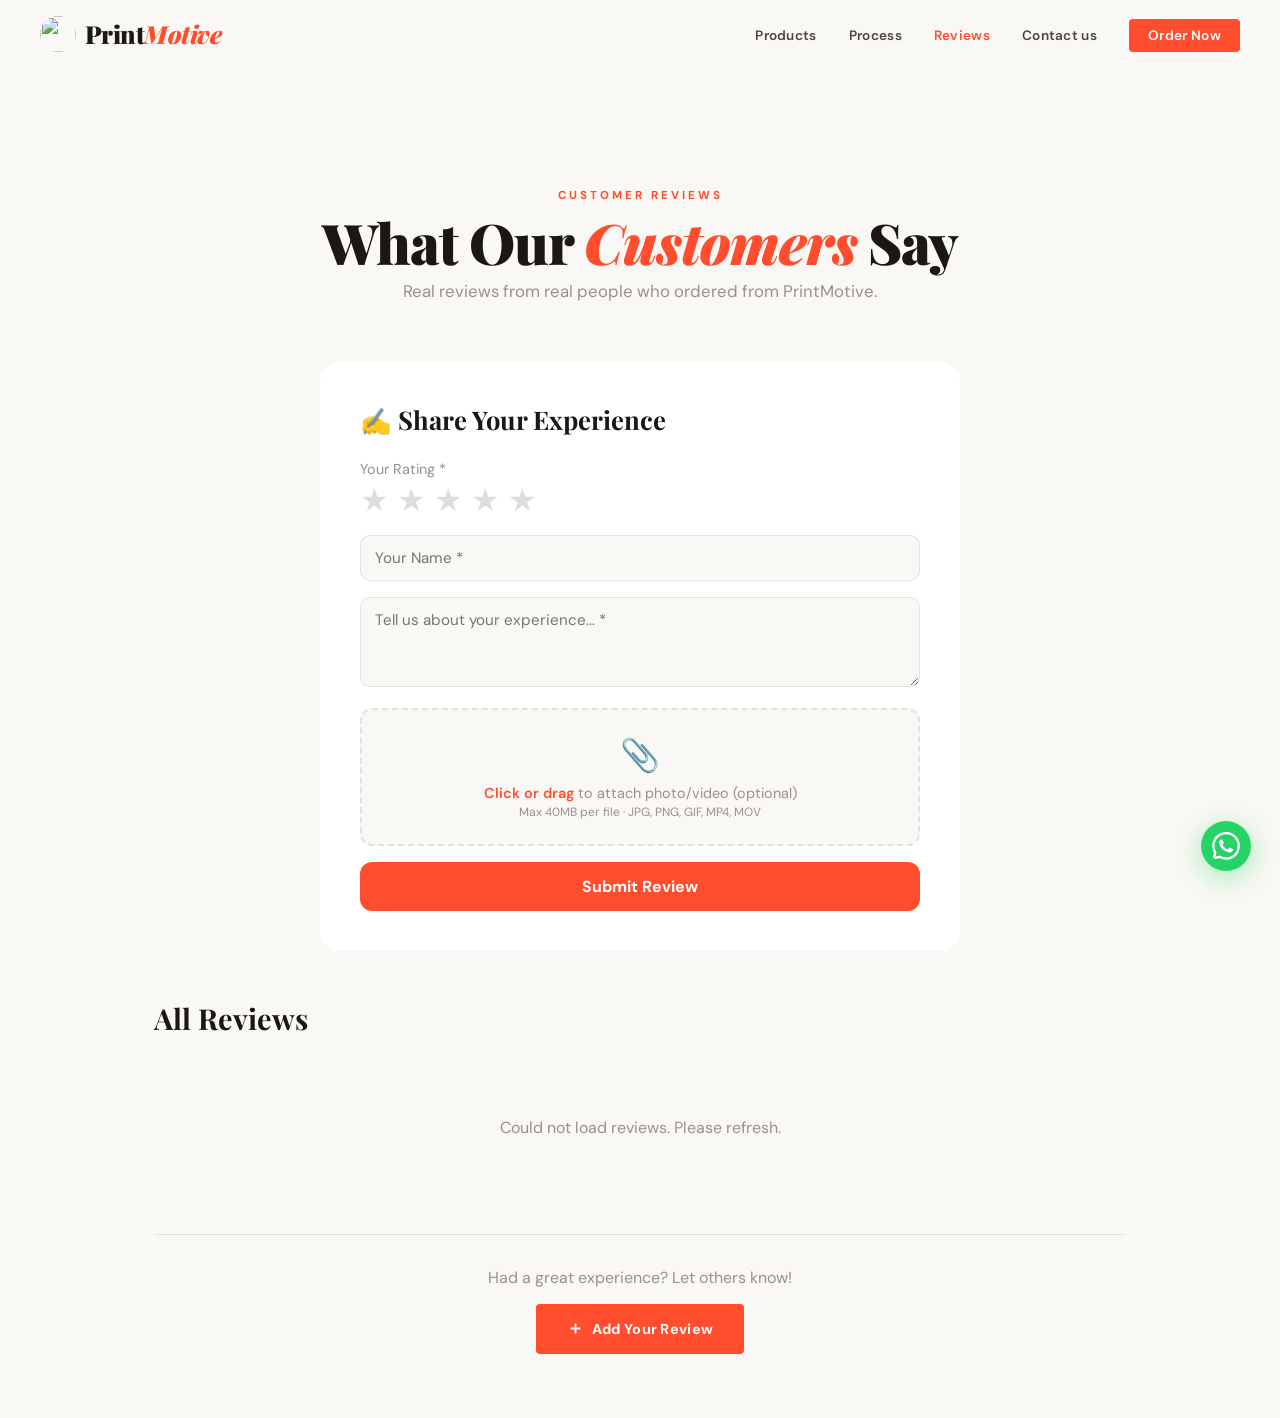
==== reviews.html @ c64adac5 "Add files via upload" ====
<!DOCTYPE html>
<html lang="en">
<head>
  <meta charset="UTF-8"/>
  <meta name="viewport" content="width=device-width, initial-scale=1.0"/>
  <title>Reviews — PrintMotive</title>
  <link rel="preconnect" href="https://fonts.googleapis.com"/>
  <link href="https://fonts.googleapis.com/css2?family=Playfair+Display:wght@700;900&family=DM+Sans:wght@400;500;600;700&family=Space+Mono:wght@700&display=swap" rel="stylesheet"/>
  <link rel="stylesheet" href="style.css"/>
  <style>
    /* ── REVIEWS PAGE SPECIFIC ── */
    .reviews-page-hero {
      padding: 120px 5vw 60px;
      background: var(--bg);
      text-align: center;
    }
    .reviews-page-hero .sec-tag { margin: 0 auto 12px; }
    .reviews-page-hero h1 { font-family: var(--font-display); font-size: clamp(2rem,5vw,3.5rem); margin: 0 0 12px; }
    .reviews-page-hero p { color: var(--muted); font-size: 1.05rem; }

    /* ── ADD REVIEW FORM ── */
    .add-review-section {
      background: var(--surface);
      border-radius: 20px;
      padding: 2.5rem;
      max-width: 640px;
      margin: 0 auto 3rem;
    }
    .add-review-section h2 { font-family: var(--font-display); font-size: 1.6rem; margin: 0 0 1.5rem; }

    .star-picker { display: flex; gap: 8px; margin-bottom: 1.2rem; }
    .star-picker .sp { font-size: 2rem; cursor: pointer; color: #ddd; transition: color .15s, transform .15s; line-height:1; user-select:none; }
    .star-picker .sp.active, .star-picker .sp.hover { color: #f5a623; transform: scale(1.15); }

    .rev-input {
      width: 100%; box-sizing: border-box;
      background: var(--bg); border: 1.5px solid var(--border);
      border-radius: 10px; padding: 12px 14px;
      font-family: var(--font-body); font-size: 0.95rem;
      color: var(--text); outline: none; transition: border-color .2s;
      margin-bottom: 1rem;
    }
    .rev-input:focus { border-color: var(--accent); }
    textarea.rev-input { resize: vertical; min-height: 90px; }

    .file-upload-area {
      border: 2px dashed var(--border); border-radius: 12px;
      padding: 1.5rem; text-align: center; cursor: pointer;
      transition: border-color .2s, background .2s; margin-bottom: 1rem;
      background: var(--bg);
    }
    .file-upload-area:hover { border-color: var(--accent); background: rgba(255,77,46,.04); }
    .file-upload-area.drag-over { border-color: var(--accent); background: rgba(255,77,46,.08); }
    .file-upload-area input { display: none; }
    .file-upload-area .fup-icon { font-size: 2rem; margin-bottom: 8px; }
    .file-upload-area .fup-text { font-size: 0.9rem; color: var(--muted); }
    .file-upload-area .fup-text span { color: var(--accent); font-weight: 600; }

    .file-preview-wrap { margin-bottom: 1rem; }
    .file-preview-item {
      display: flex; align-items: center; gap: 10px;
      background: var(--bg); border: 1px solid var(--border);
      border-radius: 10px; padding: 10px 14px; margin-bottom: 8px;
    }
    .file-preview-item img, .file-preview-item video {
      width: 56px; height: 56px; object-fit: cover; border-radius: 8px; flex-shrink: 0;
    }
    .fpi-name { flex: 1; font-size: 0.88rem; color: var(--muted); overflow: hidden; text-overflow: ellipsis; white-space: nowrap; }
    .fpi-remove { background: none; border: none; color: #f44; cursor: pointer; font-size: 1.2rem; padding: 0 4px; }

    .submit-review-btn {
      width: 100%; padding: 14px; background: var(--accent);
      color: white; border: none; border-radius: 12px;
      font-family: var(--font-body); font-size: 1rem; font-weight: 700;
      cursor: pointer; transition: opacity .2s, transform .1s;
    }
    .submit-review-btn:hover { opacity: .88; }
    .submit-review-btn:active { transform: scale(.98); }
    .submit-review-btn:disabled { opacity: .5; cursor: not-allowed; }

    /* ── ALL REVIEWS GRID ── */
    .all-reviews-section { max-width: 1100px; margin: 0 auto; padding: 0 5vw 4rem; }
    .all-reviews-section h2 { font-family: var(--font-display); font-size: 1.8rem; margin-bottom: 2rem; }

    .reviews-grid {
      display: grid;
      grid-template-columns: repeat(auto-fill, minmax(300px, 1fr));
      gap: 1.5rem;
    }

    .review-card {
      background: var(--surface); border-radius: 16px;
      padding: 1.5rem; border: 1px solid var(--border);
      transition: transform .2s, box-shadow .2s;
    }
    .review-card:hover { transform: translateY(-3px); box-shadow: 0 8px 30px rgba(0,0,0,.08); }

    .rc-stars { color: #f5a623; font-size: 1.1rem; margin-bottom: 8px; letter-spacing: 2px; }
    .rc-text { font-size: 0.95rem; color: var(--text); line-height: 1.6; margin-bottom: 1rem; }
    .rc-author { display: flex; align-items: center; gap: 10px; }
    .rc-av {
      width: 38px; height: 38px; border-radius: 50%;
      background: var(--accent); color: white; display: flex;
      align-items: center; justify-content: center;
      font-weight: 700; font-size: 0.85rem; flex-shrink: 0;
    }
    .rc-name { font-weight: 600; font-size: 0.9rem; }
    .rc-date { font-size: 0.78rem; color: var(--muted); }

    /* Media preview in review card */
    .rc-media { margin-bottom: 1rem; border-radius: 12px; overflow: hidden; }
    .rc-media img {
      width: 100%; max-height: 220px; object-fit: cover;
      cursor: pointer; transition: transform .3s;
    }
    .rc-media img:hover { transform: scale(1.02); }
    .rc-media video { width: 100%; max-height: 220px; border-radius: 12px; }

    /* Lightbox */
    .lightbox {
      position: fixed; inset: 0; background: rgba(0,0,0,.92);
      display: flex; align-items: center; justify-content: center;
      z-index: 9999; opacity: 0; pointer-events: none; transition: opacity .25s;
    }
    .lightbox.open { opacity: 1; pointer-events: all; }
    .lightbox img { max-width: 92vw; max-height: 92vh; border-radius: 12px; }
    .lightbox-close {
      position: absolute; top: 20px; right: 24px;
      background: none; border: none; color: white;
      font-size: 2.5rem; cursor: pointer; line-height: 1;
    }

    /* Upload progress */
    .upload-progress { margin-bottom: 1rem; }
    .up-bar-wrap { background: var(--border); border-radius: 8px; height: 6px; overflow: hidden; }
    .up-bar { height: 100%; background: var(--accent); border-radius: 8px; transition: width .3s; width: 0%; }
    .up-label { font-size: 0.82rem; color: var(--muted); margin-top: 4px; }

    /* Loading states */
    .reviews-loading { text-align: center; padding: 3rem; color: var(--muted); }
    .no-reviews { text-align: center; padding: 3rem; color: var(--muted); }

    .reviews-cta-bottom {
      text-align: center; margin-top: 3rem; padding-top: 2rem;
      border-top: 1px solid var(--border);
    }

    @media (max-width: 600px) {
      .add-review-section { padding: 1.5rem; }
      .reviews-grid { grid-template-columns: 1fr; }
    }
  </style>
</head>
<body>

  <!-- FLOATING WHATSAPP -->
  <a href="#" class="float-wa" id="floatWA" title="Order on WhatsApp">
    <div class="float-wa-ring"></div>
    <svg viewBox="0 0 24 24" fill="white" width="28" height="28"><path d="M17.472 14.382c-.297-.149-1.758-.867-2.03-.967-.273-.099-.471-.148-.67.15-.197.297-.767.966-.94 1.164-.173.199-.347.223-.644.075-.297-.15-1.255-.463-2.39-1.475-.883-.788-1.48-1.761-1.653-2.059-.173-.297-.018-.458.13-.606.134-.133.298-.347.446-.52.149-.174.198-.298.298-.497.099-.198.05-.371-.025-.52-.075-.149-.669-1.612-.916-2.207-.242-.579-.487-.5-.669-.51-.173-.008-.371-.01-.57-.01-.198 0-.52.074-.792.372-.272.297-1.04 1.016-1.04 2.479 0 1.462 1.065 2.875 1.213 3.074.149.198 2.096 3.2 5.077 4.487.709.306 1.262.489 1.694.625.712.227 1.36.195 1.871.118.571-.085 1.758-.719 2.006-1.413.248-.694.248-1.289.173-1.413-.074-.124-.272-.198-.57-.347m-5.421 7.403h-.004a9.87 9.87 0 01-5.031-1.378l-.361-.214-3.741.982.998-3.648-.235-.374a9.86 9.86 0 01-1.51-5.26c.001-5.45 4.436-9.884 9.888-9.884 2.64 0 5.122 1.03 6.988 2.898a9.825 9.825 0 012.893 6.994c-.003 5.45-4.437 9.884-9.885 9.884m8.413-18.297A11.815 11.815 0 0012.05 0C5.495 0 .16 5.335.157 11.892c0 2.096.547 4.142 1.588 5.945L.057 24l6.305-1.654a11.882 11.882 0 005.683 1.448h.005c6.554 0 11.89-5.335 11.893-11.893a11.821 11.821 0 00-3.48-8.413z"/></svg>
  </a>

  <!-- NAVBAR -->
  <nav id="navbar">
    <a href="index.html" class="nav-logo">
      <img src="https://i.ibb.co/ZpgV2Z4Z/IMG-20260410-WA0002.jpg" class="logo-icon" width="44" height="44">
      <span class="logo-text">Print<em>Motive</em></span>
    </a>
    <ul class="nav-links">
      <li><a href="index.html#products">Products</a></li>
      <li><a href="index.html#how">Process</a></li>
      <li><a href="reviews.html" style="color:var(--accent)">Reviews</a></li>
      <li><a href="index.html#contacts">Contact us</a></li>
      <li><a href="index.html#products" class="nav-cta">Order Now</a></li>
    </ul>
    <button class="hamburger" id="hamburger" aria-label="Open menu">
      <span></span><span></span><span></span>
    </button>
    <div class="drawer" id="drawer">
      <button class="drawer-close" id="drawerClose" aria-label="Close menu">
        <svg viewBox="0 0 24 24" fill="none" stroke="currentColor" stroke-width="2.5" width="24" height="24">
          <line x1="18" y1="6" x2="6" y2="18"/><line x1="6" y1="6" x2="18" y2="18"/>
        </svg>
      </button>
      <div class="drawer-logo">Print<em>Motive</em></div>
      <ul class="drawer-links">
        <li><a href="index.html#products" class="dl">Products</a></li>
        <li><a href="index.html#how" class="dl">Process</a></li>
        <li><a href="reviews.html" class="dl">Reviews</a></li>
        <li><a href="index.html#contacts" class="dl">Contact us</a></li>
        <li><a href="index.html#products" class="dl dl-cta">Order Now</a></li>
      </ul>
    </div>
    <div class="drawer-backdrop" id="drawerBackdrop"></div>
  </nav>

  <!-- PAGE HERO -->
  <div class="reviews-page-hero">
    <div class="sec-tag">Customer Reviews</div>
    <h1>What Our <span class="red">Customers</span> Say</h1>
    <p>Real reviews from real people who ordered from PrintMotive.</p>
  </div>

  <!-- ADD REVIEW FORM -->
  <div style="padding: 0 5vw; max-width: 1100px; margin: 0 auto;">
    <div class="add-review-section" id="addReviewSection">
      <h2>✍️ Share Your Experience</h2>

      <!-- Star Rating -->
      <div style="margin-bottom:1rem;">
        <label style="font-size:.9rem;color:var(--muted);display:block;margin-bottom:6px;">Your Rating *</label>
        <div class="star-picker" id="starPicker">
          <span class="sp" data-val="1">★</span>
          <span class="sp" data-val="2">★</span>
          <span class="sp" data-val="3">★</span>
          <span class="sp" data-val="4">★</span>
          <span class="sp" data-val="5">★</span>
        </div>
      </div>

      <input type="text" class="rev-input" id="revName" placeholder="Your Name *" maxlength="60" autocomplete="name"/>
      <textarea class="rev-input" id="revText" placeholder="Tell us about your experience... *" maxlength="1000"></textarea>

      <!-- File Upload -->
      <div class="file-upload-area" id="fileUploadArea" onclick="document.getElementById('revFile').click()">
        <input type="file" id="revFile" accept="image/*,video/*" multiple/>
        <div class="fup-icon">📎</div>
        <div class="fup-text">
          <span>Click or drag</span> to attach photo/video (optional)<br>
          <small>Max 40MB per file · JPG, PNG, GIF, MP4, MOV</small>
        </div>
      </div>

      <!-- File Preview -->
      <div class="file-preview-wrap" id="filePreviewWrap"></div>

      <!-- Upload Progress -->
      <div class="upload-progress" id="uploadProgress" style="display:none">
        <div class="up-bar-wrap"><div class="up-bar" id="upBar"></div></div>
        <div class="up-label" id="upLabel">Uploading...</div>
      </div>

      <button class="submit-review-btn" id="submitReviewBtn" onclick="submitReview()">
        Submit Review
      </button>
    </div>
  </div>

  <!-- ALL REVIEWS -->
  <div class="all-reviews-section">
    <h2 id="reviewsHeading">All Reviews</h2>

    <div class="reviews-loading" id="reviewsLoading">
      <div class="product-skeleton" style="height:200px;border-radius:16px;margin-bottom:1rem;"></div>
      <div class="product-skeleton" style="height:200px;border-radius:16px;margin-bottom:1rem;"></div>
      <div class="product-skeleton" style="height:200px;border-radius:16px;"></div>
    </div>

    <div class="reviews-grid" id="reviewsGrid" style="display:none"></div>

    <div class="no-reviews" id="noReviews" style="display:none">
      <p style="font-size:1.1rem;">No reviews yet. Be the first to review!</p>
    </div>

    <!-- Bottom CTA -->
    <div class="reviews-cta-bottom">
      <p style="color:var(--muted);margin-bottom:1rem;">Had a great experience? Let others know!</p>
      <button class="btn-primary" onclick="scrollToForm()" style="display:inline-flex;align-items:center;gap:8px;">
        <svg viewBox="0 0 24 24" fill="none" stroke="currentColor" stroke-width="2.5" width="17" height="17"><path d="M12 5v14M5 12h14"/></svg>
        Add Your Review
      </button>
    </div>
  </div>

  <!-- LIGHTBOX -->
  <div class="lightbox" id="lightbox" onclick="closeLightbox()">
    <button class="lightbox-close" onclick="closeLightbox()">&times;</button>
    <img id="lightboxImg" src="" alt="Preview"/>
  </div>

  <script>
    const API = window.PM_API_URL || 'REPLACE_WITH_WORKER_URL';
    let selectedRating = 0;
    let selectedFiles  = [];

    /* ── INIT ── */
    document.addEventListener('DOMContentLoaded', () => {
      initNavbar();
      initHamburger();
      initWALinks();
      loadReviews();
      initStarPicker();
      initFileUpload();

      // If ?focus=add in URL, scroll to form and focus name input
      if (new URLSearchParams(location.search).get('focus') === 'add') {
        setTimeout(() => {
          document.getElementById('addReviewSection').scrollIntoView({ behavior: 'smooth', block: 'center' });
          setTimeout(() => document.getElementById('revName').focus(), 600);
        }, 300);
      }
    });

    function scrollToForm() {
      document.getElementById('addReviewSection').scrollIntoView({ behavior: 'smooth', block: 'center' });
      setTimeout(() => document.getElementById('revName').focus(), 500);
    }

    /* ── STAR PICKER ── */
    function initStarPicker() {
      const stars = document.querySelectorAll('.sp');
      stars.forEach(s => {
        s.addEventListener('mouseenter', () => {
          const v = parseInt(s.dataset.val);
          stars.forEach(x => x.classList.toggle('hover', parseInt(x.dataset.val) <= v));
        });
        s.addEventListener('mouseleave', () => {
          stars.forEach(x => x.classList.remove('hover'));
        });
        s.addEventListener('click', () => {
          selectedRating = parseInt(s.dataset.val);
          stars.forEach(x => x.classList.toggle('active', parseInt(x.dataset.val) <= selectedRating));
        });
      });
    }

    /* ── FILE UPLOAD ── */
    function initFileUpload() {
      const area = document.getElementById('fileUploadArea');
      const inp  = document.getElementById('revFile');

      inp.addEventListener('change', e => handleFiles(e.target.files));

      area.addEventListener('dragover', e => { e.preventDefault(); area.classList.add('drag-over'); });
      area.addEventListener('dragleave', () => area.classList.remove('drag-over'));
      area.addEventListener('drop', e => {
        e.preventDefault(); area.classList.remove('drag-over');
        handleFiles(e.dataTransfer.files);
      });
    }

    function handleFiles(files) {
      Array.from(files).forEach(file => {
        if (file.size > 40 * 1024 * 1024) {
          showToast(`${file.name} is too large (max 40MB)`); return;
        }
        if (!file.type.startsWith('image/') && !file.type.startsWith('video/')) {
          showToast('Only images and videos allowed'); return;
        }
        selectedFiles.push(file);
      });
      renderFilePreviews();
    }

    function renderFilePreviews() {
      const wrap = document.getElementById('filePreviewWrap');
      wrap.innerHTML = '';
      selectedFiles.forEach((file, idx) => {
        const item = document.createElement('div');
        item.className = 'file-preview-item';
        const isVideo = file.type.startsWith('video/');
        const url = URL.createObjectURL(file);
        item.innerHTML = `
          ${isVideo
            ? `<video src="${url}" muted style="width:56px;height:56px;object-fit:cover;border-radius:8px;"></video>`
            : `<img src="${url}" alt="preview" style="width:56px;height:56px;object-fit:cover;border-radius:8px;">`}
          <span class="fpi-name">${file.name}</span>
          <span style="font-size:.78rem;color:var(--muted);flex-shrink:0;">${(file.size/1024/1024).toFixed(1)}MB</span>
          <button class="fpi-remove" onclick="removeFile(${idx})">✕</button>
        `;
        wrap.appendChild(item);
      });
    }

    function removeFile(idx) {
      selectedFiles.splice(idx, 1);
      renderFilePreviews();
    }

    /* ── SUBMIT REVIEW ── */
    async function submitReview() {
      const name   = document.getElementById('revName').value.trim();
      const text   = document.getElementById('revText').value.trim();
      const btn    = document.getElementById('submitReviewBtn');

      if (!selectedRating) { showToast('Please select a star rating!'); return; }
      if (!name)           { showToast('Please enter your name!'); document.getElementById('revName').focus(); return; }
      if (!text)           { showToast('Please write your review!'); document.getElementById('revText').focus(); return; }

      btn.disabled = true;
      btn.textContent = 'Submitting...';

      let mediaUrl  = null;
      let mediaKey  = null;
      let mediaType = null;

      // Upload file if selected (first file only)
      if (selectedFiles.length > 0) {
        const file = selectedFiles[0];
        try {
          const result = await uploadReviewMedia(file);
          mediaUrl  = result.url;
          mediaKey  = result.key;
          mediaType = file.type.startsWith('video/') ? 'video' : 'image';
        } catch (err) {
          showToast('File upload failed. Submitting without media.');
        }
      }

      try {
        const res = await fetch(`${API}/api/reviews`, {
          method: 'POST',
          headers: { 'Content-Type': 'application/json' },
          body: JSON.stringify({ name, rating: selectedRating, text, mediaUrl, mediaKey, mediaType })
        });
        const data = await res.json();

        if (data.success) {
          showToast('✓ Review submitted! Thank you!');
          // Reset form
          document.getElementById('revName').value = '';
          document.getElementById('revText').value = '';
          selectedRating = 0;
          selectedFiles  = [];
          document.querySelectorAll('.sp').forEach(s => s.classList.remove('active'));
          document.getElementById('filePreviewWrap').innerHTML = '';
          document.getElementById('revFile').value = '';
          // Prepend new review
          prependReview(data.review);
        } else {
          showToast(data.error || 'Submission failed. Please try again.');
        }
      } catch {
        showToast('Network error. Please try again.');
      }

      btn.disabled = false;
      btn.textContent = 'Submit Review';
    }

    async function uploadReviewMedia(file) {
      const prog  = document.getElementById('uploadProgress');
      const bar   = document.getElementById('upBar');
      const label = document.getElementById('upLabel');
      prog.style.display = 'block';

      // Use XHR for progress tracking
      return new Promise((resolve, reject) => {
        const formData = new FormData();
        formData.append('file', file);
        formData.append('folder', 'reviews');

        const xhr = new XMLHttpRequest();
        const token = localStorage.getItem('pm_token') || '';

        xhr.upload.addEventListener('progress', e => {
          if (e.lengthComputable) {
            const pct = Math.round(e.loaded / e.total * 100);
            bar.style.width  = pct + '%';
            label.textContent = `Uploading... ${pct}%`;
          }
        });

        xhr.addEventListener('load', () => {
          prog.style.display = 'none';
          try {
            const data = JSON.parse(xhr.responseText);
            if (data.success) resolve(data);
            else reject(new Error(data.error));
          } catch { reject(new Error('Upload failed')); }
        });

        xhr.addEventListener('error', () => { prog.style.display = 'none'; reject(new Error('Network error')); });

        xhr.open('POST', `${API}/api/upload/review-media`);
        // Public endpoint — no auth needed for review media
        xhr.send(formData);
      });
    }

    /* ── LOAD REVIEWS ── */
    async function loadReviews() {
      try {
        const res     = await fetch(`${API}/api/reviews`);
        const reviews = await res.json();

        document.getElementById('reviewsLoading').style.display = 'none';

        if (!reviews.length) {
          document.getElementById('noReviews').style.display = 'block';
          document.getElementById('reviewsHeading').textContent = 'Reviews (0)';
          return;
        }

        document.getElementById('reviewsHeading').textContent = `All Reviews (${reviews.length})`;
        const grid = document.getElementById('reviewsGrid');
        grid.style.display = 'grid';
        grid.innerHTML = reviews.map(r => renderReviewCard(r)).join('');

      } catch {
        document.getElementById('reviewsLoading').style.display = 'none';
        document.getElementById('noReviews').style.display = 'block';
        document.getElementById('noReviews').innerHTML = '<p>Could not load reviews. Please refresh.</p>';
      }
    }

    function renderReviewCard(r) {
      const stars   = '★'.repeat(r.rating) + '☆'.repeat(5 - r.rating);
      const initials= r.name.split(' ').map(w => w[0]).join('').toUpperCase().slice(0, 2);
      const date    = new Date(r.createdAt).toLocaleDateString('en-IN', { day:'numeric', month:'short', year:'numeric' });

      let mediaHtml = '';
      if (r.mediaUrl) {
        if (r.mediaType === 'video') {
          mediaHtml = `<div class="rc-media"><video src="${r.mediaUrl}" controls preload="metadata" playsinline></video></div>`;
        } else {
          mediaHtml = `<div class="rc-media"><img src="${r.mediaUrl}" alt="Review photo" loading="lazy" onclick="openLightbox('${r.mediaUrl}')"></div>`;
        }
      }

      return `
        <div class="review-card fade-up" data-review-id="${r.id}">
          <div class="rc-stars">${stars}</div>
          ${mediaHtml}
          <p class="rc-text">"${escapeHtml(r.text)}"</p>
          <div class="rc-author">
            <div class="rc-av">${initials}</div>
            <div>
              <div class="rc-name">${escapeHtml(r.name)}</div>
              <div class="rc-date">${date}</div>
            </div>
          </div>
        </div>
      `;
    }

    function prependReview(r) {
      const grid = document.getElementById('reviewsGrid');
      grid.style.display = 'grid';
      document.getElementById('noReviews').style.display = 'none';
      grid.insertAdjacentHTML('afterbegin', renderReviewCard(r));
      // Update heading count
      const current = parseInt(document.getElementById('reviewsHeading').textContent.match(/\d+/)?.[0] || 0);
      document.getElementById('reviewsHeading').textContent = `All Reviews (${current + 1})`;
    }

    /* ── LIGHTBOX ── */
    function openLightbox(src) {
      document.getElementById('lightboxImg').src = src;
      document.getElementById('lightbox').classList.add('open');
      document.body.style.overflow = 'hidden';
    }
    function closeLightbox() {
      document.getElementById('lightbox').classList.remove('open');
      document.body.style.overflow = '';
    }
    document.addEventListener('keydown', e => { if (e.key === 'Escape') closeLightbox(); });

    /* ── HELPERS ── */
    function escapeHtml(s) {
      return String(s).replace(/&/g,'&amp;').replace(/</g,'&lt;').replace(/>/g,'&gt;').replace(/"/g,'&quot;');
    }

    function showToast(msg) {
      let t = document.getElementById('pm-toast');
      if (!t) { t = document.createElement('div'); t.id = 'pm-toast'; t.className = 'toast'; document.body.appendChild(t); }
      t.textContent = msg; t.classList.add('show');
      clearTimeout(t._timer);
      t._timer = setTimeout(() => t.classList.remove('show'), 2800);
    }

    /* ── NAVBAR / WA ── */
    function initNavbar() {
      const nav = document.getElementById('navbar');
      if (!nav) return;
      const update = () => nav.classList.toggle('scrolled', window.scrollY > 50);
      window.addEventListener('scroll', update, { passive: true }); update();
    }
    function initHamburger() {
      const btn = document.getElementById('hamburger');
      const drawer = document.getElementById('drawer');
      const backdrop = document.getElementById('drawerBackdrop');
      const closeBtn = document.getElementById('drawerClose');
      if (!btn) return;
      const open = () => { drawer.classList.add('open'); backdrop.classList.add('open'); btn.classList.add('open'); document.body.style.overflow = 'hidden'; };
      const close = () => { drawer.classList.remove('open'); backdrop.classList.remove('open'); btn.classList.remove('open'); document.body.style.overflow = ''; };
      btn.addEventListener('click', () => drawer.classList.contains('open') ? close() : open());
      backdrop.addEventListener('click', close);
      if (closeBtn) closeBtn.addEventListener('click', close);
      document.querySelectorAll('.dl').forEach(a => a.addEventListener('click', close));
      document.addEventListener('keydown', e => { if (e.key === 'Escape') close(); });
    }
    function initWALinks() {
      const msg = encodeURIComponent(`Hello PrintMotive.in!\n\nI'd like to enquire about your custom printing services.\nPlease help me get started!\n\n(Sent from printmotive.in)`);
      const link = `https://wa.me/916267159304?text=${msg}`;
      ['floatWA','footerWA'].forEach(id => { const el = document.getElementById(id); if(el) el.href = link; });
    }
  </script>
</body>
</html>
---- style.css ----
/* ============================================================
   PRINTMOTIVE — style.css  |  Font: Playfair Display + DM Sans
   ============================================================ */

/* ---- VARIABLES ---- */
:root {
  --accent:  #ff4d2e;
  --accent2: #ffb300;
  --wa:      #25d366;
  --bg:      #faf8f4;
  --bg2:     #ffffff;
  --bg3:     #f0ece3;
  --ink:     #1a1714;
  --ink2:    #4a4540;
  --muted:   #9a9088;
  --border:  rgba(0,0,0,0.09);
  --shadow:  0 4px 24px rgba(0,0,0,0.07);
  --shadow-h:0 16px 48px rgba(0,0,0,0.14);
  --nav-h:   68px;
}

/* ---- RESET ---- */
*, *::before, *::after { box-sizing: border-box; margin: 0; padding: 0; }
html { scroll-behavior: smooth; }
body {
  background: var(--bg);
  color: var(--ink);
  font-family: 'DM Sans', sans-serif;
  overflow-x: hidden;
  padding-top: var(--nav-h);
}

/* ============================================================
   NAVBAR  — transparent on top, solid on scroll
   ============================================================ */
nav {
  position: fixed;
  top: 0; left: 0; right: 0;
  height: var(--nav-h);
  z-index: 1000;
  display: flex;
  align-items: center;
  justify-content: space-between;
  padding: 0 2.5rem;
  transition: background 0.35s, box-shadow 0.35s;
}
nav.scrolled {
  background: rgba(250,248,244,0.97);
  backdrop-filter: blur(14px);
  box-shadow: 0 1px 0 var(--border);
}

/* Logo */
.nav-logo {
  display: flex; align-items: center; gap: 0.55rem;
  text-decoration: none; flex-shrink: 0;
}
.logo-icon { width: 36px; height: 36px;  border-radius:50%; }
.logo-text {
  font-family: 'Playfair Display', serif;
  font-size: 1.55rem; font-weight: 900;
  color: var(--ink); line-height: 1;
  letter-spacing: -0.5px;
}
.logo-text em { color: var(--accent); font-style: italic; }

/* Desktop nav links */
.nav-links {
  display: flex;
  align-items: center;
  gap: 2rem;
  list-style: none;
}
.nav-links a {
  font-size: 0.85rem;
  font-weight: 600;
  color: var(--ink2);
  text-decoration: none;
  letter-spacing: 0.3px;
  transition: color 0.2s;
  position: relative;
}
.nav-links a::after {
  content: '';
  position: absolute; bottom: -3px; left: 0;
  width: 0; height: 2px;
  background: var(--accent);
  transition: width 0.25s ease;
}
.nav-links a:hover { color: var(--accent); }
.nav-links a:hover::after { width: 100%; }
.nav-cta {
  background: var(--accent) !important;
  color: #fff !important;
  padding: 0.5rem 1.2rem !important;
  border-radius: 4px !important;
  transition: background 0.2s, transform 0.2s !important;
}
.nav-cta::after { display: none !important; }
.nav-cta:hover { background: var(--ink) !important; transform: translateY(-2px); }

/* Hamburger — hidden on desktop */
.hamburger {
  display: none;
  flex-direction: column;
  justify-content: center;
  align-items: center;
  gap: 5px;
  width: 42px; height: 42px;
  background: var(--bg3);
  border: 1.5px solid var(--border);
  border-radius: 8px;
  cursor: pointer;
  flex-shrink: 0;
  transition: background 0.2s;
}
.hamburger:hover { background: var(--accent); }
.hamburger span {
  display: block;
  width: 20px; height: 2px;
  background: var(--ink);
  border-radius: 2px;
  transition: transform 0.3s, opacity 0.3s, background 0.2s;
}
.hamburger:hover span { background: #fff; }
.hamburger.open span:nth-child(1) { transform: translateY(7px) rotate(45deg); }
.hamburger.open span:nth-child(2) { opacity: 0; transform: scaleX(0); }
.hamburger.open span:nth-child(3) { transform: translateY(-7px) rotate(-45deg); }

/* Drawer */
.drawer {
  position: fixed;
  top: 0; right: -100%;
  width: min(320px, 85vw);
  height: 100vh;
  background: var(--bg2);
  box-shadow: -6px 0 40px rgba(0,0,0,0.15);
  z-index: 2000;
  padding: 1.5rem;
  display: flex;
  flex-direction: column;
  gap: 1.5rem;
  transition: right 0.38s cubic-bezier(0.16,1,0.3,1);
}
.drawer.open { right: 0; }

.drawer-close {
  align-self: flex-end;
  width: 38px; height: 38px;
  background: var(--bg3);
  border: none; border-radius: 6px;
  display: flex; align-items: center; justify-content: center;
  cursor: pointer; color: var(--ink);
  transition: background 0.2s;
}
.drawer-close:hover { background: var(--accent); color: #fff; }

.drawer-logo {
  font-family: 'Playfair Display', serif;
  font-size: 1.6rem; font-weight: 900;
  color: var(--ink);
}
.drawer-logo em { color: var(--accent); font-style: italic; }

.drawer-links {
  list-style: none;
  display: flex;
  flex-direction: column;
  gap: 0.2rem;
}
.dl {
  display: block;
  padding: 0.9rem 0.5rem;
  font-size: 1.05rem;
  font-weight: 600;
  color: var(--ink2);
  text-decoration: none;
  border-bottom: 1px solid var(--border);
  transition: color 0.2s, padding-left 0.2s;
}
.dl:hover { color: var(--accent); padding-left: 0.8rem; }
.dl-cta {
  display: inline-block;
  margin-top: 0.8rem;
  background: var(--accent);
  color: #fff !important;
  padding: 0.8rem 1.8rem !important;
  border-radius: 4px;
  border-bottom: none !important;
  text-align: center;
}

.drawer-backdrop {
  position: fixed; inset: 0;
  background: rgba(0,0,0,0.4);
  z-index: 1999;
  opacity: 0; pointer-events: none;
  transition: opacity 0.3s;
}
.drawer-backdrop.open { opacity: 1; pointer-events: all; }

/* ============================================================
   FLOATING WHATSAPP
   ============================================================ */
.float-wa {
  position: fixed; bottom: 1.8rem; right: 1.8rem;
  width: 50px; height: 50px;
  background: var(--wa); border-radius: 50%;
  display: flex; align-items: center; justify-content: center;
  box-shadow: 0 6px 28px rgba(37,211,102,0.42);
  text-decoration: none; z-index: 500;
  animation: floatBob 3s ease-in-out infinite;
}
.float-wa:hover { animation-play-state: paused; transform: scale(1.12); }
.float-wa-ring {
  position: absolute; width: 75%; height: 75%;
  border-radius: 50%; border: 2px solid var(--wa);
  animation: waRing 2.2s ease-out infinite;
}
@keyframes floatBob { 0%,100%{transform:translateY(0)} 50%{transform:translateY(-7px)} }
@keyframes waRing   { 0%{transform:scale(1);opacity:1} 100%{transform:scale(2.3);opacity:0} }

/* ============================================================
   HERO
   ============================================================ */
#hero {
  min-height: calc(100vh - var(--nav-h));
  display: grid;
  grid-template-columns: 1fr 1fr;
  align-items: center;
  padding: 4rem 2.5rem;
  background: var(--bg);
  position: relative;
  overflow: hidden;
}
.hero-bg-text {
  position: absolute;
  font-family: 'Playfair Display', serif;
  font-size: clamp(7rem,17vw,20rem);
  font-weight: 900; font-style: italic;
  color: var(--ink); opacity: 0.03;
  top: 50%; left: 50%;
  transform: translate(-50%,-50%);
  white-space: nowrap; pointer-events: none;
  letter-spacing: -4px;
}
.hero-left { animation: slideInL 0.8s cubic-bezier(0.16,1,0.3,1) both; }
@keyframes slideInL { from{opacity:0;transform:translateX(-40px)} to{opacity:1;transform:none} }

.hero-tag {
  display: inline-flex; align-items: center; gap: 0.5rem;
  background: var(--accent2); color: var(--ink);
  padding: 0.28rem 0.9rem;
  font-size: 0.72rem; font-weight: 700;
  letter-spacing: 2.5px; text-transform: uppercase;
  border-radius: 2px; margin-bottom: 1.2rem;
}
.tag-dot {
  width: 7px; height: 7px; border-radius: 50%;
  background: var(--accent);
  animation: blink 1.5s ease-in-out infinite;
}
@keyframes blink { 0%,100%{opacity:1} 50%{opacity:0.2} }

h1 {
  font-family: 'Playfair Display', serif;
  font-size: clamp(3.2rem,6.5vw,7.5rem);
  font-weight: 900; line-height: 0.95;
  letter-spacing: -1px; color: var(--ink);
  margin-bottom: 1.2rem;
}
h1 .red      { color: var(--accent); font-style: italic; }
h1 .h-outline { -webkit-text-stroke: 2px var(--ink); color: transparent; }

.hero-sub {
  font-size: 1rem; color: var(--ink2);
  max-width: 420px; line-height: 1.75; margin-bottom: 2rem;
}
.hero-btns { display: flex; gap: 1rem; flex-wrap: wrap; margin-bottom: 2.5rem; }

.hero-stats { display: flex; align-items: center; gap: 1.5rem; flex-wrap: wrap; }
.stat { display: flex; flex-direction: column; }
.stat-num {
  font-family: 'Playfair Display', serif;
  font-size: 1.9rem; font-weight: 900;
  color: var(--accent); line-height: 1;
}
.stat-label { font-size: 0.66rem; font-weight: 600; letter-spacing: 1.5px; text-transform: uppercase; color: var(--muted); }
.stat-divider { width: 1px; height: 32px; background: var(--border); }

/* Hero right cards */
.hero-right {
  display: flex; align-items: center; justify-content: center;
  animation: slideInR 0.8s 0.2s cubic-bezier(0.16,1,0.3,1) both;
}
@keyframes slideInR { from{opacity:0;transform:translateX(40px)} to{opacity:1;transform:none} }
.hero-card-stack { position: relative; width: 340px; height: 400px; }
.h-card {
  position: absolute; width: 240px; height: 280px;
  background: var(--bg2); border-radius: 12px;
  box-shadow: var(--shadow); overflow: hidden;
  display: flex; flex-direction: column;
  align-items: center; justify-content: flex-end; padding-bottom: 0.8rem;
}
.h-card img { position: absolute; inset: 0; width: 100%; height: 85%; object-fit: cover; }
.hc-label {
  position: relative; z-index: 1;
  font-family: 'DM Sans', sans-serif; font-size: 0.82rem; font-weight: 700;
  color: #fff; background: rgba(0,0,0,0.5);
  padding: 0.25rem 0.9rem; border-radius: 20px;
  backdrop-filter: blur(4px);
}
.card-back  { left: 0;   bottom: 0;   transform: rotate(-7deg); animation: fc1 4.2s ease-in-out infinite; }
.card-mid   { left: 50px;bottom: 20px;transform: rotate(3deg);  animation: fc2 4.8s ease-in-out infinite; }
.card-front { left: 95px;bottom: 48px;transform: rotate(-1deg); animation: fc3 5.4s ease-in-out infinite; }
@keyframes fc1 { 0%,100%{transform:rotate(-7deg) translateY(0)} 50%{transform:rotate(-7deg) translateY(-9px)} }
@keyframes fc2 { 0%,100%{transform:rotate(3deg)  translateY(0)} 50%{transform:rotate(3deg)  translateY(-7px)} }
@keyframes fc3 { 0%,100%{transform:rotate(-1deg) translateY(0)} 50%{transform:rotate(-1deg) translateY(-11px)} }

.hero-badge {
  position: absolute; bottom: 1.2rem; right: -0.5rem;
  width: 95px; height: 95px;
  background: var(--accent); border-radius: 50%;
  display: flex; align-items: center; justify-content: center;
  animation: spin360 10s linear infinite;
  box-shadow: 0 6px 24px rgba(255,77,46,0.4);
}
@keyframes spin360 { to{transform:rotate(360deg)} }
.hb-spin {
  font-family: 'DM Sans', sans-serif;
  font-size: 0.7rem; font-weight: 700;
  color: #fff; text-align: center; line-height: 1.3; letter-spacing: 0.5px;
  animation: spin360 10s linear infinite reverse;
}

/* ============================================================
   MARQUEE
   ============================================================ */
.marquee-wrap {
  background: var(--ink);
  border-top: 3px solid var(--accent);
  border-bottom: 3px solid var(--accent);
  padding: 0.9rem 0; overflow: hidden;
}
.marquee-track {
  display: flex; gap: 2rem; white-space: nowrap;
  animation: marqueeScroll 20s linear infinite;
}
.marquee-track:hover { animation-play-state: paused; }
@keyframes marqueeScroll { from{transform:translateX(0)} to{transform:translateX(-50%)} }
.marquee-track span {
  font-family: 'DM Sans', sans-serif;
  font-size: 0.88rem; font-weight: 700;
  letter-spacing: 3px; color: #fff; flex-shrink: 0; text-transform: uppercase;
}
.mx { color: var(--accent) !important; }

/* ============================================================
   SHARED SECTION STYLES
   ============================================================ */
section { padding: 5.5rem 2.5rem; }
.sec-tag {
  font-size: 0.72rem; font-weight: 700;
  letter-spacing: 3px; text-transform: uppercase;
  color: var(--accent); margin-bottom: 0.4rem;
}
.sec-tag.light { color: var(--accent2); }
.sec-title {
  font-family: 'Playfair Display', serif;
  font-size: clamp(2.2rem,4.5vw,4rem);
  font-weight: 900; line-height: 1; color: var(--ink);
}
.sec-title.light { color: #fff; }
.h-outline  { -webkit-text-stroke: 2px var(--ink); color: transparent; font-style: italic; }
.h-outline-y{ -webkit-text-stroke: 2px var(--accent2); color: transparent; font-style: italic; }
.sec-header {
  display: flex; align-items: flex-end; justify-content: space-between;
  margin-bottom: 3rem; flex-wrap: wrap; gap: 1rem;
}

/* ============================================================
   BUTTONS
   ============================================================ */
.btn-primary {
  display: inline-flex; align-items: center;
  background: var(--accent); color: #fff;
  padding: 0.85rem 1.8rem;
  font-family: 'DM Sans', sans-serif; font-size: 0.9rem; font-weight: 700;
  text-decoration: none; border: 2px solid var(--accent);
  border-radius: 4px; letter-spacing: 0.3px;
  transition: background 0.25s, transform 0.25s;
}
.btn-primary:hover { background: var(--ink); border-color: var(--ink); transform: translateY(-2px); }

.btn-outline {
  display: inline-flex; align-items: center;
  background: transparent; color: var(--ink);
  padding: 0.85rem 1.8rem;
  font-family: 'DM Sans', sans-serif; font-size: 0.9rem; font-weight: 700;
  text-decoration: none; border: 2px solid var(--ink);
  border-radius: 4px; letter-spacing: 0.3px;
  transition: background 0.25s, color 0.25s;
}
.btn-outline:hover { background: var(--ink); color: #fff; }
.btn-outline.sm { padding: 0.55rem 1.1rem; font-size: 0.78rem; }

.btn-wa {
  display: inline-flex; align-items: center; gap: 0.6rem;
  background: var(--wa); color: #fff;
  padding: 0.85rem 1.8rem;
  font-family: 'DM Sans', sans-serif; font-size: 0.9rem; font-weight: 700;
  text-decoration: none; border-radius: 4px;
  transition: transform 0.25s, box-shadow 0.25s;
}
.btn-wa:hover { transform: translateY(-2px); box-shadow: 0 12px 30px rgba(37,211,102,0.35); }

/* ============================================================
   PRODUCTS
   ============================================================ */
#products { background: var(--bg); }
.products-grid { display: grid; grid-template-columns: repeat(3,1fr); gap: 1.5rem; }

.product-card {
  background: var(--bg2);
  border: 1.5px solid var(--border);
  border-radius: 12px; overflow: hidden;
  transition: transform 0.35s cubic-bezier(0.16,1,0.3,1), box-shadow 0.35s;
}
.product-card:hover { transform: translateY(-8px); box-shadow: var(--shadow-h); }
.product-card:hover .pcta { opacity: 1; transform: translateY(0); }
.product-card:hover .pimg-wrap img { transform: scale(1.06); }

.pimg-wrap { height: 210px; overflow: hidden; position: relative; background: var(--bg3); }
.pimg-wrap img { width: 100%; height: 100%; object-fit: cover; transition: transform 0.4s ease; }
.pbadge {
  position: absolute; top: 0.8rem; left: 0.8rem;
  background: var(--accent); color: #fff;
  font-size: 0.58rem; font-weight: 700; letter-spacing: 2px;
  text-transform: uppercase; padding: 0.2rem 0.55rem; border-radius: 2px;
}
.pbadge.blue   { background: #3b82f6; }
.pbadge.purple { background: #7c3aed; }
.pbadge.yellow { background: var(--accent2); color: var(--ink); }

.pinfo { padding: 1.2rem; }
.pname {
  font-family: 'Playfair Display', serif;
  font-size: 1.2rem; font-weight: 700; color: var(--ink); margin-bottom: 0.3rem;
}
.pdesc { font-size: 0.8rem; color: var(--muted); line-height: 1.65; }
.pfooter {
  display: flex; align-items: center; justify-content: space-between;
  margin-top: 1rem; padding-top: 0.9rem; border-top: 1px solid var(--border);
}
.pprice { font-family: 'Space Mono', monospace; font-size: 0.85rem; color: var(--accent); font-weight: 700; }
.pcta {
  background: var(--ink); color: #fff; border: none;
  padding: 0.45rem 0.9rem; border-radius: 4px;
  font-family: 'DM Sans', sans-serif; font-size: 0.75rem; font-weight: 700;
  cursor: pointer;
  opacity: 0; transform: translateY(5px);
  transition: all 0.28s cubic-bezier(0.16,1,0.3,1);
}
.pcta:hover { background: var(--accent); }
@media (hover: none) {
  .pcta {
    opacity: 1 !important;
    transform: translateY(0) !important;
  }
}
/* ============================================================
   HOW IT WORKS
   ============================================================ */
#how {
  background: var(--ink);
  position: relative; overflow: hidden;
}
#how::before {
  content: 'PROCESS';
  position: absolute; font-family: 'Playfair Display', serif;
  font-size: 14rem; font-weight: 900; font-style: italic;
  color: rgba(255,255,255,0.03);
  top: 50%; left: 50%; transform: translate(-50%,-50%);
  pointer-events: none; white-space: nowrap;
}
.steps-grid {
  display: grid; grid-template-columns: repeat(4,1fr);
  gap: 2rem; margin-top: 3rem; position: relative;
}
.steps-grid::before {
  content: '';
  position: absolute; top: 2.6rem; left: 0; right: 0; height: 2px;
  background: linear-gradient(90deg, transparent, var(--accent), var(--accent2), var(--accent), transparent);
}
.step-card {
  position: relative; z-index: 1;
  text-align: center; padding: 0 0.5rem;
  opacity: 0; transform: translateY(24px);
  transition: opacity 0.5s, transform 0.5s;
}
.step-card.visible { opacity: 1; transform: translateY(0); }
.step-card:nth-child(1){transition-delay:0.08s}
.step-card:nth-child(2){transition-delay:0.2s}
.step-card:nth-child(3){transition-delay:0.32s}
.step-card:nth-child(4){transition-delay:0.44s}

.step-num {
  width: 52px; height: 52px; border-radius: 50%;
  background: var(--accent); color: #fff;
  display: flex; align-items: center; justify-content: center; margin: 0 auto 1.1rem;
  font-family: 'Playfair Display', serif; font-size: 1.3rem; font-weight: 900;
  transition: transform 0.3s, box-shadow 0.3s;
}
.step-card:hover .step-num { transform: scale(1.1); box-shadow: 0 0 0 8px rgba(255,77,46,0.18); }
.step-icon {
  width: 46px; height: 46px;
  background: rgba(255,77,46,0.12); border-radius: 50%;
  display: flex; align-items: center; justify-content: center;
  margin: 0 auto 0.8rem;
}
.step-title {
  font-family: 'Playfair Display', serif;
  font-size: 1.05rem; font-weight: 700;
  color: var(--accent2); margin-bottom: 0.45rem;
}
.step-desc { font-size: 0.78rem; color: rgba(255,255,255,0.5); line-height: 1.7; }


/* ============================================================
   TESTIMONIALS
   ============================================================ */
#testimonials { background: var(--bg); }
.testi-grid { display: grid; grid-template-columns: repeat(3,1fr); gap: 1.5rem; margin-top: 3rem; }
.testi-card {
  background: var(--bg2);
  border: 1.5px solid var(--border); border-radius: 12px; padding: 1.7rem;
  transition: transform 0.3s, box-shadow 0.3s;
}
.testi-card:hover { transform: translateY(-5px); box-shadow: var(--shadow-h); }
.testi-stars { color: var(--accent2); letter-spacing: 2px; margin-bottom: 0.9rem; font-size: 0.9rem; }
.testi-text {
  font-size: 0.88rem; line-height: 1.8;
  color: var(--ink2); margin-bottom: 1.3rem;
  font-style: italic;
}
.testi-author { display: flex; align-items: center; gap: 0.8rem; }
.testi-av {
  width: 40px; height: 40px; border-radius: 50%;
  background: var(--accent); color: #fff;
  display: flex; align-items: center; justify-content: center;
  font-size: 0.75rem; font-weight: 700; flex-shrink: 0;
}
.testi-name { font-weight: 700; font-size: 0.85rem; color: var(--ink); }
.testi-city { font-size: 0.7rem; color: var(--muted); }


/* ============================================================
   FOOTER
   ============================================================ */
footer { background: var(--ink); color: #fff; padding: 5rem 2.5rem 2rem; }
.footer-grid {
  display: grid; grid-template-columns: 2fr 1fr 1fr; gap: 3rem;
  padding-bottom: 3rem; border-bottom: 1px solid rgba(255,255,255,0.08);
}
.footer-logo-wrap {
  display: flex; align-items: center; gap: 0.55rem;
  text-decoration: none; margin-bottom: 1rem;
}
.footer-brand-name {
  font-family: 'Playfair Display', serif;
  font-size: 1.8rem; font-weight: 900; color: #fff;
}
.footer-brand-name em { color: var(--accent); font-style: italic; }
.footer-tagline { font-size: 0.8rem; color: rgba(255,255,255,0.4); line-height: 1.7; max-width: 240px; margin-bottom: 1.4rem; }
.social-row { display: flex; gap: 0.6rem; }
.soc-btn {
  width: 36px; height: 36px;
  border: 1.5px solid rgba(255,255,255,0.15); border-radius: 6px;
  display: flex; align-items: center; justify-content: center;
  color: rgba(255,255,255,0.6); text-decoration: none;
  transition: all 0.2s;
}
.soc-btn:hover { background: var(--accent); border-color: var(--accent); color: #fff; }

.fcol-title {
  font-family: 'Playfair Display', serif;
  font-size: 0.95rem; font-weight: 700; font-style: italic;
  color: var(--accent2); margin-bottom: 1rem;
}
.flinks { list-style: none; display: flex; flex-direction: column; gap: 0.55rem; }
.flinks a, .fbtn {
  color: rgba(255,255,255,0.4); font-size: 0.8rem;
  text-decoration: none; background: none; border: none;
  font-family: 'DM Sans', sans-serif; cursor: pointer;
  padding: 0; text-align: left;
  transition: color 0.2s;
}
.flinks a:hover, .fbtn:hover { color: #fff; }

.fcontact {
  display: flex; align-items: center; gap: 0.6rem;
  font-size: 0.8rem; color: rgba(255,255,255,0.4);
  text-decoration: none; margin-bottom: 0.6rem;
  transition: color 0.2s;
}
.fcontact:not(.no-link):hover { color: #fff; }

.footer-bottom {
  display: flex; align-items: center; justify-content: space-between;
  padding-top: 1.8rem; font-size: 0.72rem; color: rgba(255,255,255,0.22);
  flex-wrap: wrap; gap: 0.5rem;
}
.developer{text-decoration: none;
font-size: 0.72rem; color: rgba(255,255,255,0.22);
   }
/* ============================================================
   TOAST
   ============================================================ */
.toast {
  position: fixed; bottom: 5.5rem; left: 50%;
  transform: translateX(-50%) translateY(12px);
  background: var(--wa); color: #fff;
  padding: 0.65rem 1.5rem; border-radius: 100px;
  font-family: 'DM Sans', sans-serif; font-size: 0.82rem; font-weight: 700;
  z-index: 999; opacity: 0; pointer-events: none; white-space: nowrap;
  box-shadow: 0 8px 24px rgba(37,211,102,0.32);
  transition: opacity 0.28s, transform 0.28s;
}
.toast.show { opacity: 1; transform: translateX(-50%) translateY(0); }

/* ============================================================
   SCROLL ANIMATIONS
   ============================================================ */
.fade-up {
  opacity: 0; transform: translateY(32px);
  transition: opacity 0.6s cubic-bezier(0.16,1,0.3,1), transform 0.6s cubic-bezier(0.16,1,0.3,1);
}
.fade-up.visible { opacity: 1; transform: translateY(0); }
.d1 { transition-delay: 0.1s; }
.d2 { transition-delay: 0.2s; }
.d3 { transition-delay: 0.3s; }

/* ============================================================
   RESPONSIVE
   ============================================================ */
@media (max-width: 900px) {
  /* Hide desktop links, show hamburger */
  .nav-links   { display: none; }
  .hamburger   { display: flex; }

  #hero { grid-template-columns: 1fr; padding: 3rem 1.4rem; }
  .hero-right  { display: none; }

  .products-grid   { grid-template-columns: repeat(2,1fr); }
  .steps-grid      { grid-template-columns: 1fr 1fr; }
  .steps-grid::before { display: none; }
  .testi-grid      { grid-template-columns: 1fr; }
  .gallery-grid    { grid-template-columns: 1fr 1fr; grid-template-rows: auto; }
  .gi-tall         { grid-row: auto; }
  .footer-grid     { grid-template-columns: 1fr 1fr; gap: 2rem; }

  section { padding: 4rem 1.4rem; }
  footer  { padding: 3rem 1.4rem 1.5rem; }
  nav     { padding: 0 1.2rem; }
}
@media (max-width: 560px) {
  .products-grid { grid-template-columns: 1fr; }
  .gallery-grid  { grid-template-columns: 1fr; }
  .footer-grid   { grid-template-columns: 1fr; }
  .footer-bottom { flex-direction: column; text-align: center; }
  h1 { font-size: 2.8rem; }
  .order-title { font-size: 2.2rem; }
}

/* ripple */
@keyframes pmRipple {
  from { transform: translate(-50%,-50%) scale(0); opacity: 1; }
  to   { transform: translate(-50%,-50%) scale(4); opacity: 0; }
}

/* ============================================================
   ORDER MODAL POPUP
   ============================================================ */
#pm-modal {
  position: fixed; inset: 0; z-index: 9999;
  display: flex; align-items: flex-end; justify-content: center;
}
@media (min-width: 480px) {
  #pm-modal { align-items: center; }
}

.pm-modal-backdrop {
  position: absolute; inset: 0;
  background: rgba(0,0,0,0.55);
  backdrop-filter: blur(4px);
  opacity: 0; transition: opacity 0.3s;
}
.pm-modal-open .pm-modal-backdrop { opacity: 1; }

.pm-modal-box {
  position: relative; z-index: 1;
  background: #fff;
  width: 100%; max-width: 420px;
  border-radius: 20px 20px 0 0;
  padding: 2rem 1.8rem 2.5rem;
  transform: translateY(60px);
  opacity: 0;
  transition: transform 0.38s cubic-bezier(0.16,1,0.3,1), opacity 0.3s;
  box-shadow: 0 -8px 60px rgba(0,0,0,0.18);
}
@media (min-width: 480px) {
  .pm-modal-box {
    border-radius: 16px;
    transform: translateY(0) scale(0.93);
  }
}
.pm-modal-open .pm-modal-box {
  transform: translateY(0);
  opacity: 1;
}
@media (min-width: 480px) {
  .pm-modal-open .pm-modal-box {
    transform: translateY(0) scale(1);
  }
}

.pm-modal-close {
  position: absolute; top: 1rem; right: 1rem;
  width: 32px; height: 32px;
  background: #f0ece3; border: none; border-radius: 50%;
  font-size: 1.2rem; line-height: 1; cursor: pointer;
  display: flex; align-items: center; justify-content: center;
  color: #666; transition: background 0.2s, color 0.2s;
}
.pm-modal-close:hover { background: #ff4d2e; color: #fff; }

.pm-modal-tag {
  font-size: 0.68rem; font-weight: 700;
  letter-spacing: 3px; text-transform: uppercase;
  color: #ff4d2e; margin-bottom: 0.4rem;
}
.pm-modal-product {
  font-family: 'Playfair Display', serif;
  font-size: 1.6rem; font-weight: 900; color: #1a1714;
  line-height: 1.1; margin-bottom: 0.3rem;
}
.pm-modal-price {
  font-family: 'Space Mono', monospace;
  font-size: 0.95rem; font-weight: 700;
  color: #ff4d2e; margin-bottom: 1rem;
}
.pm-modal-desc {
  font-size: 0.83rem; color: #9a9088;
  margin-bottom: 1.4rem; line-height: 1.5;
}

.pm-modal-btns {
  display: flex; flex-direction: column; gap: 0.8rem;
}

.pm-btn-wa {
  display: flex; align-items: center; justify-content: center; gap: 0.65rem;
  background: #25d366; color: #fff;
  padding: 0.95rem; border-radius: 10px;
  font-family: 'DM Sans', sans-serif; font-size: 0.95rem; font-weight: 700;
  text-decoration: none;
  transition: transform 0.2s, box-shadow 0.2s;
  box-shadow: 0 4px 18px rgba(37,211,102,0.3);
}
.pm-btn-wa:hover { transform: translateY(-2px); box-shadow: 0 8px 28px rgba(37,211,102,0.4); }

.pm-btn-email {
  display: flex; align-items: center; justify-content: center; gap: 0.65rem;
  background: #f5f1ea; color: #1a1714;
  padding: 0.95rem; border-radius: 10px;
  font-family: 'DM Sans', sans-serif; font-size: 0.95rem; font-weight: 700;
  text-decoration: none; border: 2px solid #e8e2d6;
  transition: background 0.2s, border-color 0.2s;
}
.pm-btn-email:hover { background: #1a1714; color: #fff; border-color: #1a1714; }

.pm-modal-or {
  text-align: center; position: relative; margin: 1rem 0;
}
.pm-modal-or::before {
  content: ''; position: absolute; top: 50%; left: 0; right: 0;
  height: 1px; background: #e8e2d6;
}
.pm-modal-or span {
  background: #fff; padding: 0 0.8rem;
  font-size: 0.75rem; color: #9a9088; position: relative; z-index: 1;
}

.pm-btn-ig {
  display: flex; align-items: center; justify-content: center; gap: 0.65rem;
  background: linear-gradient(135deg, #f09433, #e6683c, #dc2743, #cc2366, #bc1888);
  color: #fff;
  padding: 0.85rem; border-radius: 10px;
  font-family: 'DM Sans', sans-serif; font-size: 0.9rem; font-weight: 700;
  text-decoration: none;
  transition: transform 0.2s, opacity 0.2s;
}
.pm-btn-ig:hover { transform: translateY(-2px); opacity: 0.9; }

/* ============================================================
   CART ICON — NAVBAR
   ============================================================ */
.nav-cart {
  position: relative;
  background: transparent;
  border: none;
  cursor: pointer;
  color: var(--ink);
  display: flex; align-items: center; justify-content: center;
  width: 38px; height: 38px;
  border-radius: 6px;
  transition: color 0.2s;
  flex-shrink: 0;
}
.nav-cart:hover { color: var(--accent); }
.cart-count {
  position: absolute; top: -4px; right: -4px;
  background: var(--accent); color: #fff;
  font-size: 0.58rem; font-weight: 800;
  min-width: 17px; height: 17px;
  border-radius: 50%;
  display: none; align-items: center; justify-content: center;
  padding: 0 3px;
  border: 2px solid var(--bg);
}
.cart-count.has-items { display: flex; }

/* ============================================================
   ADD TO CART BUTTON — product cards
   ============================================================ */
.pfooter {
  gap: 0.5rem;
}
.pcta-cart {
  display: inline-flex; align-items: center; gap: 0.4rem;
  background: var(--bg3); color: var(--ink);
  border: 1.5px solid var(--border);
  padding: 0.45rem 0.75rem; border-radius: 4px;
  font-family: 'DM Sans', sans-serif; font-size: 0.72rem; font-weight: 700;
  cursor: pointer; white-space: nowrap;
  opacity: 0; transform: translateY(5px);
  transition: all 0.28s cubic-bezier(0.16,1,0.3,1);
}
.pcta-cart:hover { background: var(--ink); color: #fff; border-color: var(--ink); }
.product-card:hover .pcta-cart { opacity: 1; transform: translateY(0); }

@media (hover: none) {
  .pcta       { opacity: 1 !important; transform: translateY(0) !important; }
  .pcta-cart  { opacity: 1 !important; transform: translateY(0) !important; }
}

/* ============================================================
   CART DRAWER
   ============================================================ */
#cart-backdrop {
  position: fixed; inset: 0;
  background: rgba(0,0,0,0.45);
  z-index: 2998;
  opacity: 0; pointer-events: none;
  transition: opacity 0.3s;
}
#cart-backdrop.open { opacity: 1; pointer-events: all; }

#cart-drawer {
  position: fixed; top: 0; right: -110%;
  width: min(380px, 94vw); height: 100vh;
  background: #fff; z-index: 2999;
  display: flex; flex-direction: column;
  box-shadow: -4px 0 40px rgba(0,0,0,0.14);
  transition: right 0.38s cubic-bezier(0.16,1,0.3,1);
}
#cart-drawer.open { right: 0; }

.cart-header {
  display: flex; align-items: center; justify-content: space-between;
  padding: 1.1rem 1.3rem;
  border-bottom: 1px solid var(--border);
  background: var(--bg);
}
.cart-title {
  font-family: 'Playfair Display', serif;
  font-size: 1.1rem; font-weight: 900; color: var(--ink);
  display: flex; align-items: center;
}
.cart-close-btn {
  width: 32px; height: 32px;
  background: var(--bg3); border: none; border-radius: 6px;
  font-size: 1.3rem; line-height: 1; cursor: pointer;
  display: flex; align-items: center; justify-content: center;
  color: var(--ink); transition: background 0.2s;
}
.cart-close-btn:hover { background: var(--accent); color: #fff; }

.cart-items {
  flex: 1; overflow-y: auto;
  padding: 1rem 1.2rem;
  display: flex; flex-direction: column; gap: 0.7rem;
}
.cart-empty {
  margin: auto; text-align: center; color: var(--muted);
  display: flex; flex-direction: column; align-items: center; gap: 0.5rem;
}
.cart-empty p { font-size: 0.9rem; font-weight: 600; margin: 0; }
.cart-empty small { font-size: 0.75rem; }

.cart-item {
  display: flex; align-items: center; gap: 0.7rem;
  background: var(--bg); border: 1px solid var(--border);
  border-radius: 8px; padding: 0.75rem;
}
.ci-info { flex: 1; min-width: 0; }
.ci-name { font-size: 0.82rem; font-weight: 700; color: var(--ink); line-height: 1.3; }
.ci-price { font-family: 'Space Mono', monospace; font-size: 0.72rem; color: var(--accent); font-weight: 700; margin-top: 2px; }
.ci-subtotal { font-size: 0.7rem; color: var(--muted); }

.ci-qty {
  display: flex; align-items: center; gap: 0.3rem;
}
.ci-qty button {
  width: 26px; height: 26px;
  background: #fff; border: 1.5px solid var(--border);
  border-radius: 4px; font-size: 1rem; font-weight: 700;
  cursor: pointer; display: flex; align-items: center; justify-content: center;
  color: var(--ink); line-height: 1;
  transition: all 0.18s;
}
.ci-qty button:hover { background: var(--accent); color: #fff; border-color: var(--accent); }
.ci-qty span { font-size: 0.85rem; font-weight: 700; min-width: 22px; text-align: center; color: var(--ink); display: inline-flex; align-items: center; justify-content: center; }
.ci-remove {
  background: none; border: none; cursor: pointer;
  color: var(--muted); font-size: 1.1rem; padding: 2px 4px;
  border-radius: 4px; transition: color 0.18s, background 0.18s;
  line-height: 1;
}
.ci-remove:hover { color: #fff; background: var(--accent); }

.cart-footer {
  padding: 1.2rem 1.4rem 1.8rem;
  border-top: 1px solid var(--border);
  background: var(--bg);
}
.cart-total-row {
  display: flex; justify-content: space-between; align-items: center;
  margin-bottom: 1.2rem; padding-bottom: 1rem;
  border-bottom: 1.5px dashed var(--border);
}
.cart-total-label {
  font-size: 0.78rem; font-weight: 700; color: var(--muted);
  text-transform: uppercase; letter-spacing: 2px;
}
.cart-total-price {
  font-family: 'Playfair Display', serif;
  font-size: 1.8rem; font-weight: 900; color: var(--accent);
  line-height: 1;
}
.cart-order-btn {
  width: 100%; padding: 0.9rem;
  border: none; border-radius: 8px;
  font-family: 'DM Sans', sans-serif; font-size: 0.9rem; font-weight: 700;
  cursor: pointer; display: flex; align-items: center; justify-content: center;
  gap: 0.55rem; margin-bottom: 0.6rem;
  transition: transform 0.2s, box-shadow 0.2s, background 0.2s;
}
.cart-wa-btn {
  background: #25d366; color: #fff;
  border-radius: 12px;
  font-size: 1rem; font-weight: 700;
  box-shadow: 0 4px 16px rgba(37,211,102,0.28);
}
.cart-wa-btn:hover { transform: translateY(-2px); box-shadow: 0 8px 22px rgba(37,211,102,0.38); }

.cart-email-btn {
  background: var(--bg3); color: var(--ink);
  border: 1.5px solid var(--border);
  border-radius: 12px;
  font-size: 1rem; font-weight: 700;
}
.cart-email-btn:hover { background: var(--ink); color: #fff; border-color: var(--ink); }

.cart-order-btn svg { flex-shrink: 0; }

/* ── DELIVERY DETAILS FORM ── */
.pm-delivery-form {
  background: #f9f5ff;
  border: 1.5px solid rgba(99,102,241,0.18);
  border-radius: 10px;
  padding: 14px 14px 10px;
  margin: 14px 0 4px;
  display: flex;
  flex-direction: column;
  gap: 9px;
}
.pm-delivery-title {
  font-size: 0.78rem;
  font-weight: 700;
  color: var(--accent);
  letter-spacing: 0.06em;
  text-transform: uppercase;
  margin-bottom: 2px;
}
.pm-delivery-input {
  width: 100%;
  padding: 9px 12px;
  border: 1.5px solid rgba(99,102,241,0.22);
  border-radius: 8px;
  font-family: inherit;
  font-size: 0.92rem;
  color: #1a1a2e;
  background: #fff;
  outline: none;
  transition: border-color 0.2s;
  resize: none;
}
.pm-delivery-input:focus {
  border-color: var(--accent);
  box-shadow: 0 0 0 3px rgba(99,102,241,0.10);
}
.pm-delivery-input::placeholder { color: #aaa; }
.pm-delivery-textarea { min-height: 56px; }

/* Cart drawer delivery form divider */
.cart-delivery-divider {
  border: none;
  border-top: 1.5px dashed rgba(99,102,241,0.18);
  margin: 8px 0;
}

/* ── DELIVERY POPUP ── */
#pm-delivery-popup {
  position: fixed; inset: 0; z-index: 9999;
  display: flex; align-items: center; justify-content: center;
  opacity: 0; transition: opacity 0.25s ease;
}
#pm-delivery-popup.pm-dp-open { opacity: 1; }

.pm-dp-backdrop {
  position: absolute; inset: 0;
  background: rgba(0,0,0,0.55);
  backdrop-filter: blur(3px);
}
.pm-dp-box {
  position: relative; z-index: 1;
  background: #fff;
  border-radius: 16px;
  padding: 28px 24px 22px;
  width: min(92vw, 420px);
  box-shadow: 0 20px 60px rgba(0,0,0,0.22);
  transform: translateY(30px);
  transition: transform 0.25s ease;
  display: flex; flex-direction: column; gap: 10px;
}
#pm-delivery-popup.pm-dp-open .pm-dp-box {
  transform: translateY(0);
}
.pm-dp-title {
  font-size: 1.1rem; font-weight: 700;
  color: var(--accent);
}
.pm-dp-sub {
  font-size: 0.85rem; color: #888;
  margin-top: -4px;
}
.pm-dp-input {
  width: 100%; padding: 10px 13px;
  border: 1.5px solid #e0e0e0;
  border-radius: 9px;
  font-family: inherit; font-size: 0.93rem;
  color: #1a1a2e; background: #fafafa;
  outline: none; resize: none;
  transition: border-color 0.2s;
}
.pm-dp-input:focus {
  border-color: var(--accent);
  box-shadow: 0 0 0 3px rgba(99,102,241,0.10);
}
.pm-dp-input::placeholder { color: #bbb; }
.pm-dp-textarea { min-height: 60px; }
.pm-dp-btns {
  display: flex; gap: 10px; margin-top: 4px;
}
.pm-dp-cancel {
  flex: 1; padding: 11px;
  border: 1.5px solid #e0e0e0;
  border-radius: 9px; background: #f5f5f5;
  font-family: inherit; font-size: 0.93rem;
  font-weight: 600; color: #666;
  cursor: pointer; transition: background 0.2s;
}
.pm-dp-cancel:hover { background: #ececec; }
.pm-dp-confirm {
  flex: 2; padding: 11px;
  border: none; border-radius: 9px;
  background: var(--accent);
  font-family: inherit; font-size: 0.93rem;
  font-weight: 700; color: #fff;
  cursor: pointer; transition: opacity 0.2s;
}
.pm-dp-confirm:hover { opacity: 0.88; }

/* ── CATEGORY CARDS ── */
.cat-grid {
  display: flex;
  gap: 12px;
  overflow-x: auto;
  padding: 0 4vw 18px;
  margin-bottom: 10px;
  scrollbar-width: none;
}
.cat-grid::-webkit-scrollbar { display: none; }

.cat-card {
  display: flex;
  flex-direction: column;
  align-items: center;
  gap: 8px;
  background: #fff;
  border: 2px solid #f0f0f0;
  border-radius: 14px;
  padding: 12px 10px 10px;
  cursor: pointer;
  min-width: 90px;
  flex-shrink: 0;
  position: relative;
  transition: border-color 0.2s, box-shadow 0.2s, transform 0.2s;
}
.cat-card:hover {
  border-color: var(--accent);
  transform: translateY(-2px);
  box-shadow: 0 6px 20px rgba(99,102,241,0.13);
}
.cat-card.active {
  border-color: var(--accent);
  background: #f3f3ff;
  box-shadow: 0 4px 16px rgba(99,102,241,0.15);
}
.cat-img-wrap {
  width: 60px;
  height: 60px;
  border-radius: 10px;
  overflow: hidden;
  background: #f5f5f5;
}
.cat-img-wrap img {
  width: 100%;
  height: 100%;
  object-fit: cover;
}
.cat-name {
  font-size: 0.78rem;
  font-weight: 700;
  color: #1a1a2e;
  text-align: center;
  white-space: nowrap;
}
.cat-card.active .cat-name {
  color: var(--accent);
}
.cat-badge {
  position: absolute;
  top: -3px;
  right: -3px;
  background: var(--accent);
  color: #fff;
  font-size: 0.68rem;
  font-weight: 700;
  border-radius: 50px;
  padding: 2px 7px;
  min-width: 20px;
  text-align: center;
  line-height: 1.5;
}

/* ============================================================
   NEW ADDITIONS — Dynamic Products, Skeleton, Reviews CTA
   ============================================================ */

/* ── CSS Variables used in reviews.html / admin.html ── */
:root {
  --text:    var(--ink);
  --surface: #fff;
  --font-display: 'Playfair Display', serif;
  --font-body:    'DM Sans', sans-serif;
}

/* ── SKELETON LOADER ── */
@keyframes shimmer {
  0%   { background-position: -400px 0; }
  100% { background-position: 400px 0; }
}

.product-skeleton {
  border-radius: 16px;
  height: 340px;
  background: linear-gradient(90deg, #f0ece3 25%, #e8e4da 50%, #f0ece3 75%);
  background-size: 800px 100%;
  animation: shimmer 1.4s infinite linear;
}

.testi-skeleton {
  border-radius: 12px;
  height: 160px;
  background: linear-gradient(90deg, #f0ece3 25%, #e8e4da 50%, #f0ece3 75%);
  background-size: 800px 100%;
  animation: shimmer 1.4s infinite linear;
}

/* ── PRODUCT CARD — Updated for dynamic rendering ── */
.product-card {
  background: #fff;
  border: 1.5px solid var(--border);
  border-radius: 16px;
  overflow: hidden;
  position: relative;
  transition: transform 0.25s, box-shadow 0.25s;
  display: flex;
  flex-direction: column;
}
.product-card:hover {
  transform: translateY(-8px);
  box-shadow: 0 16px 48px rgba(0,0,0,0.14);
}

.pc-badge {
  position: absolute; top: 12px; left: 12px; z-index: 2;
  background: var(--accent); color: white;
  font-size: 0.68rem; font-weight: 700;
  padding: 3px 10px; border-radius: 20px;
  letter-spacing: 0.5px;
}

.pc-img-wrap {
  width: 100%; height: 200px; overflow: hidden;
  background: #f5f5f5;
}
.pc-img-wrap img {
  width: 100%; height: 100%; object-fit: cover;
  transition: transform 0.35s;
}
.product-card:hover .pc-img-wrap img { transform: scale(1.06); }

.pc-body {
  padding: 1.2rem; display: flex; flex-direction: column; flex: 1;
}
.pc-cat {
  font-size: 0.68rem; font-weight: 700; letter-spacing: 1px;
  text-transform: uppercase; color: var(--accent); margin-bottom: 6px;
}
.pc-name {
  font-family: 'Playfair Display', serif;
  font-size: 1rem; font-weight: 700; margin-bottom: 6px;
  color: var(--ink); line-height: 1.3;
}
.pc-desc {
  font-size: 0.8rem; color: var(--muted); line-height: 1.55;
  margin-bottom: 10px; flex: 1;
  display: -webkit-box; -webkit-line-clamp: 2;
  -webkit-box-orient: vertical; overflow: hidden;
}
.pc-price-row {
  display: flex; align-items: baseline; gap: 6px; margin-bottom: 12px;
}
.pc-price {
  font-family: 'Space Mono', monospace;
  font-size: 1.1rem; font-weight: 700; color: var(--ink);
}
.pc-price-tag {
  font-size: 0.7rem; color: var(--muted);
}

.pc-btns {
  display: grid; grid-template-columns: 1fr 1fr; gap: 8px;
}
.pc-btn-cart {
  display: flex; align-items: center; justify-content: center; gap: 6px;
  background: transparent; border: 1.5px solid var(--border);
  border-radius: 10px; padding: 9px 10px;
  font-family: 'DM Sans', sans-serif; font-size: 0.82rem; font-weight: 600;
  color: var(--ink); cursor: pointer; transition: all 0.2s;
}
.pc-btn-cart:hover { border-color: var(--accent); color: var(--accent); }

.pc-btn-order {
  background: var(--accent); color: white; border: none;
  border-radius: 10px; padding: 9px 10px;
  font-family: 'DM Sans', sans-serif; font-size: 0.82rem; font-weight: 700;
  cursor: pointer; transition: opacity 0.2s, transform 0.1s;
}
.pc-btn-order:hover { opacity: 0.88; }
.pc-btn-order:active { transform: scale(0.97); }

/* ── TESTIMONIALS — updated cards with API data ── */
.testi-card {
  background: #fff;
  border: 1.5px solid var(--border);
  border-radius: 12px;
  padding: 1.7rem;
  transition: transform 0.25s, box-shadow 0.25s;
}
.testi-card:hover {
  transform: translateY(-5px);
  box-shadow: 0 16px 48px rgba(0,0,0,0.14);
}
.tc-stars { color: #f5a623; font-size: 1.1rem; margin-bottom: 10px; letter-spacing: 2px; }
.tc-text  { font-size: 0.93rem; line-height: 1.65; color: var(--ink2); margin-bottom: 1.2rem; }
.tc-author { display: flex; align-items: center; gap: 10px; }
.tc-avatar {
  width: 36px; height: 36px; border-radius: 50%;
  background: var(--accent); color: white;
  display: flex; align-items: center; justify-content: center;
  font-weight: 700; font-size: 0.8rem; flex-shrink: 0;
}
.tc-name { font-weight: 700; font-size: 0.88rem; color: var(--ink); }
.tc-date { font-size: 0.72rem; color: var(--muted); }

/* ── REVIEWS CTA ROW ── */
.reviews-cta-row {
  display: flex;
  gap: 1rem;
  justify-content: center;
  align-items: center;
  margin-top: 2.5rem;
  flex-wrap: wrap;
}
.reviews-cta-btn {
  display: inline-flex; align-items: center; gap: 7px;
  padding: 12px 24px; border-radius: 12px;
  font-family: 'DM Sans', sans-serif; font-size: 0.95rem; font-weight: 600;
  text-decoration: none; transition: all 0.2s;
  cursor: pointer;
}

/* ── TOAST (shared) ── */
.toast {
  position: fixed; bottom: 2rem; left: 50%;
  transform: translateX(-50%) translateY(20px);
  background: #1a1714; color: #fff;
  padding: 11px 22px; border-radius: 10px;
  font-size: 0.9rem; font-weight: 500;
  z-index: 9999; opacity: 0; pointer-events: none;
  transition: all 0.3s; white-space: nowrap; max-width: 90vw; text-align: center;
}
.toast.show { opacity: 1; transform: translateX(-50%) translateY(0); }

/* ── RIPPLE ANIMATION ── */
@keyframes pmRipple {
  to { transform: translate(-50%,-50%) scale(1); opacity: 0; }
}

/* ── FADE UP ANIMATION ── */
.fade-up {
  opacity: 0;
  transform: translateY(28px);
  transition: opacity 0.5s ease, transform 0.5s ease;
}
.fade-up.visible {
  opacity: 1;
  transform: translateY(0);
}
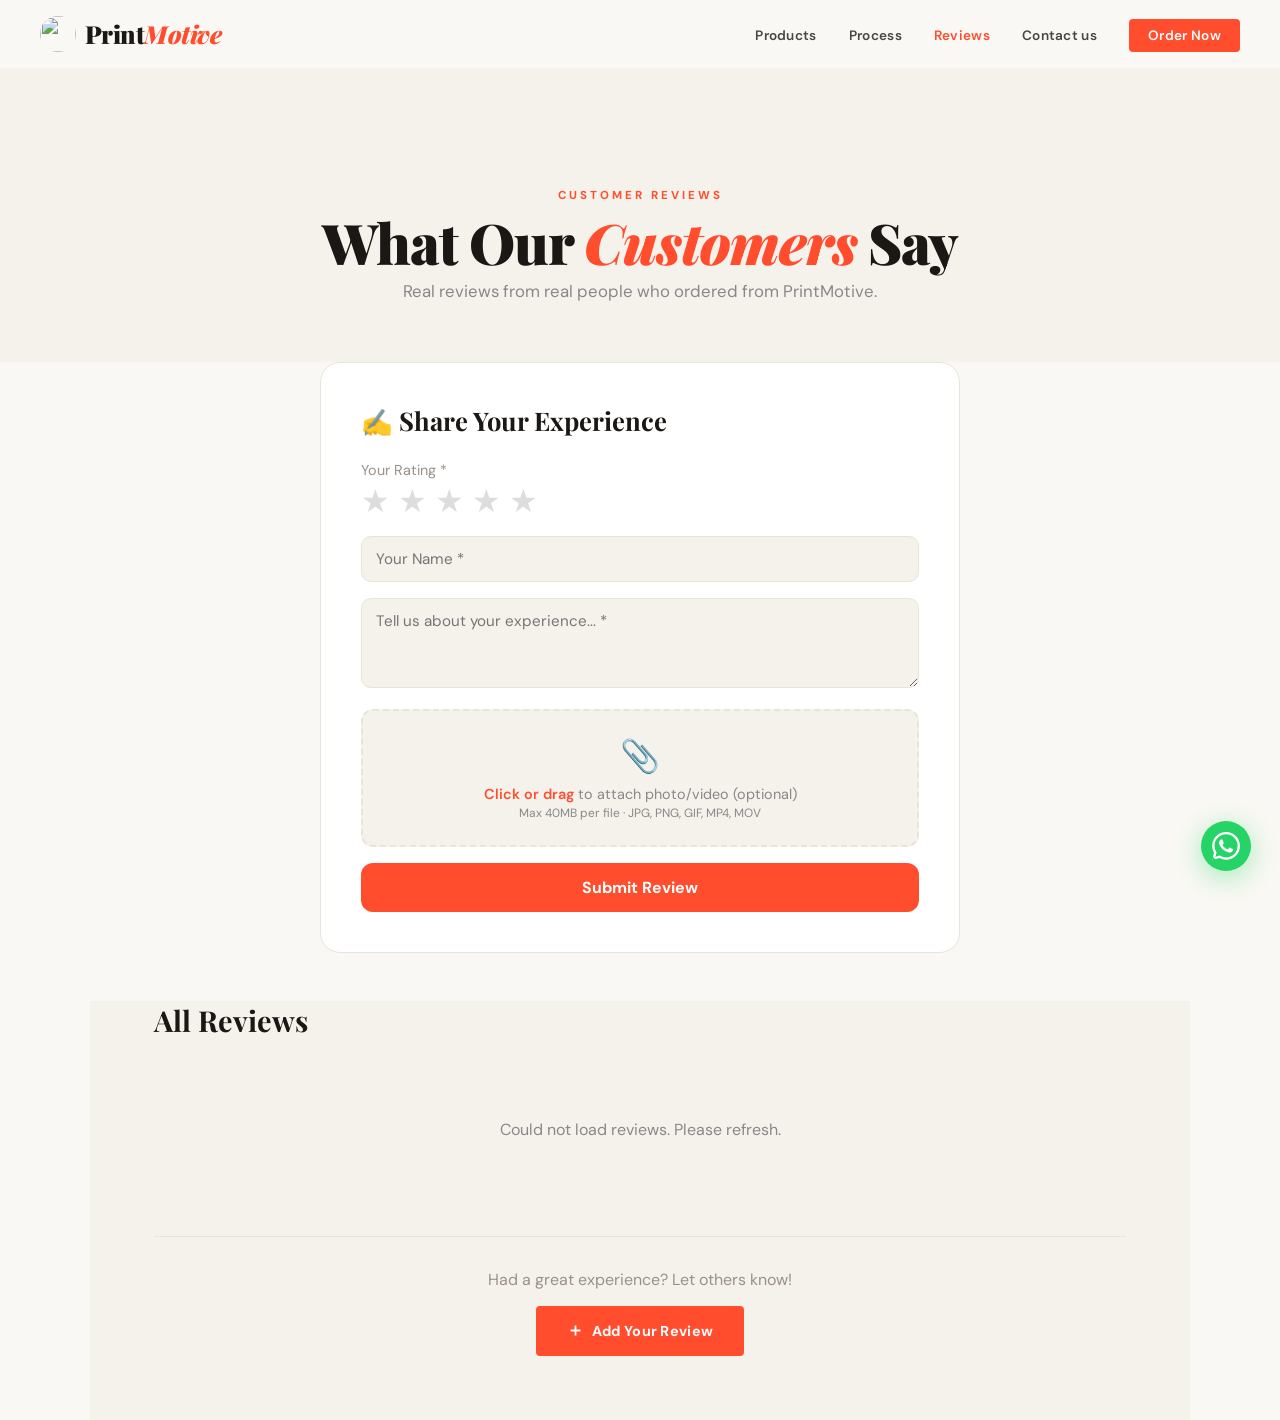
==== commit faec54e6: "Update reviews.html" ====
--- a/reviews.html
+++ b/reviews.html
@@ -8,25 +8,37 @@
   <link href="https://fonts.googleapis.com/css2?family=Playfair+Display:wght@700;900&family=DM+Sans:wght@400;500;600;700&family=Space+Mono:wght@700&display=swap" rel="stylesheet"/>
   <link rel="stylesheet" href="style.css"/>
   <style>
-    /* ── REVIEWS PAGE SPECIFIC ── */
+    /* ── REVIEWS PAGE — hardcoded light theme colors ── */
+    :root {
+      --rv-bg:      #f5f2ec;
+      --rv-surface: #ffffff;
+      --rv-border:  #e8e4da;
+      --rv-text:    #1a1714;
+      --rv-muted:   #888;
+      --rv-accent:  #ff4d2e;
+      --rv-font-d:  'Playfair Display', serif;
+      --rv-font-b:  'DM Sans', sans-serif;
+    }
+
     .reviews-page-hero {
       padding: 120px 5vw 60px;
-      background: var(--bg);
+      background: var(--rv-bg);
       text-align: center;
     }
     .reviews-page-hero .sec-tag { margin: 0 auto 12px; }
-    .reviews-page-hero h1 { font-family: var(--font-display); font-size: clamp(2rem,5vw,3.5rem); margin: 0 0 12px; }
-    .reviews-page-hero p { color: var(--muted); font-size: 1.05rem; }
+    .reviews-page-hero h1 { font-family: var(--rv-font-d); font-size: clamp(2rem,5vw,3.5rem); margin: 0 0 12px; color: var(--rv-text); }
+    .reviews-page-hero p { color: var(--rv-muted); font-size: 1.05rem; }
 
     /* ── ADD REVIEW FORM ── */
     .add-review-section {
-      background: var(--surface);
+      background: var(--rv-surface);
       border-radius: 20px;
       padding: 2.5rem;
       max-width: 640px;
       margin: 0 auto 3rem;
-    }
-    .add-review-section h2 { font-family: var(--font-display); font-size: 1.6rem; margin: 0 0 1.5rem; }
+      border: 1px solid var(--rv-border);
+    }
+    .add-review-section h2 { font-family: var(--rv-font-d); font-size: 1.6rem; margin: 0 0 1.5rem; color: var(--rv-text); }
 
     .star-picker { display: flex; gap: 8px; margin-bottom: 1.2rem; }
     .star-picker .sp { font-size: 2rem; cursor: pointer; color: #ddd; transition: color .15s, transform .15s; line-height:1; user-select:none; }
@@ -34,44 +46,44 @@
 
     .rev-input {
       width: 100%; box-sizing: border-box;
-      background: var(--bg); border: 1.5px solid var(--border);
+      background: var(--rv-bg); border: 1.5px solid var(--rv-border);
       border-radius: 10px; padding: 12px 14px;
-      font-family: var(--font-body); font-size: 0.95rem;
-      color: var(--text); outline: none; transition: border-color .2s;
+      font-family: var(--rv-font-b); font-size: 0.95rem;
+      color: var(--rv-text); outline: none; transition: border-color .2s;
       margin-bottom: 1rem;
     }
-    .rev-input:focus { border-color: var(--accent); }
+    .rev-input:focus { border-color: var(--rv-accent); }
     textarea.rev-input { resize: vertical; min-height: 90px; }
 
     .file-upload-area {
-      border: 2px dashed var(--border); border-radius: 12px;
+      border: 2px dashed var(--rv-border); border-radius: 12px;
       padding: 1.5rem; text-align: center; cursor: pointer;
       transition: border-color .2s, background .2s; margin-bottom: 1rem;
-      background: var(--bg);
-    }
-    .file-upload-area:hover { border-color: var(--accent); background: rgba(255,77,46,.04); }
-    .file-upload-area.drag-over { border-color: var(--accent); background: rgba(255,77,46,.08); }
+      background: var(--rv-bg);
+    }
+    .file-upload-area:hover { border-color: var(--rv-accent); background: rgba(255,77,46,.04); }
+    .file-upload-area.drag-over { border-color: var(--rv-accent); background: rgba(255,77,46,.08); }
     .file-upload-area input { display: none; }
     .file-upload-area .fup-icon { font-size: 2rem; margin-bottom: 8px; }
-    .file-upload-area .fup-text { font-size: 0.9rem; color: var(--muted); }
-    .file-upload-area .fup-text span { color: var(--accent); font-weight: 600; }
+    .file-upload-area .fup-text { font-size: 0.9rem; color: var(--rv-muted); }
+    .file-upload-area .fup-text span { color: var(--rv-accent); font-weight: 600; }
 
     .file-preview-wrap { margin-bottom: 1rem; }
     .file-preview-item {
       display: flex; align-items: center; gap: 10px;
-      background: var(--bg); border: 1px solid var(--border);
+      background: var(--rv-bg); border: 1px solid var(--rv-border);
       border-radius: 10px; padding: 10px 14px; margin-bottom: 8px;
     }
     .file-preview-item img, .file-preview-item video {
       width: 56px; height: 56px; object-fit: cover; border-radius: 8px; flex-shrink: 0;
     }
-    .fpi-name { flex: 1; font-size: 0.88rem; color: var(--muted); overflow: hidden; text-overflow: ellipsis; white-space: nowrap; }
+    .fpi-name { flex: 1; font-size: 0.88rem; color: var(--rv-muted); overflow: hidden; text-overflow: ellipsis; white-space: nowrap; }
     .fpi-remove { background: none; border: none; color: #f44; cursor: pointer; font-size: 1.2rem; padding: 0 4px; }
 
     .submit-review-btn {
-      width: 100%; padding: 14px; background: var(--accent);
+      width: 100%; padding: 14px; background: var(--rv-accent);
       color: white; border: none; border-radius: 12px;
-      font-family: var(--font-body); font-size: 1rem; font-weight: 700;
+      font-family: var(--rv-font-b); font-size: 1rem; font-weight: 700;
       cursor: pointer; transition: opacity .2s, transform .1s;
     }
     .submit-review-btn:hover { opacity: .88; }
@@ -79,8 +91,8 @@
     .submit-review-btn:disabled { opacity: .5; cursor: not-allowed; }
 
     /* ── ALL REVIEWS GRID ── */
-    .all-reviews-section { max-width: 1100px; margin: 0 auto; padding: 0 5vw 4rem; }
-    .all-reviews-section h2 { font-family: var(--font-display); font-size: 1.8rem; margin-bottom: 2rem; }
+    .all-reviews-section { max-width: 1100px; margin: 0 auto; padding: 0 5vw 4rem; background: var(--rv-bg); }
+    .all-reviews-section h2 { font-family: var(--rv-font-d); font-size: 1.8rem; margin-bottom: 2rem; color: var(--rv-text); }
 
     .reviews-grid {
       display: grid;
@@ -89,23 +101,23 @@
     }
 
     .review-card {
-      background: var(--surface); border-radius: 16px;
-      padding: 1.5rem; border: 1px solid var(--border);
+      background: var(--rv-surface); border-radius: 16px;
+      padding: 1.5rem; border: 1px solid var(--rv-border);
       transition: transform .2s, box-shadow .2s;
     }
     .review-card:hover { transform: translateY(-3px); box-shadow: 0 8px 30px rgba(0,0,0,.08); }
 
     .rc-stars { color: #f5a623; font-size: 1.1rem; margin-bottom: 8px; letter-spacing: 2px; }
-    .rc-text { font-size: 0.95rem; color: var(--text); line-height: 1.6; margin-bottom: 1rem; }
+    .rc-text { font-size: 0.95rem; color: var(--rv-text); line-height: 1.6; margin-bottom: 1rem; }
     .rc-author { display: flex; align-items: center; gap: 10px; }
     .rc-av {
       width: 38px; height: 38px; border-radius: 50%;
-      background: var(--accent); color: white; display: flex;
+      background: var(--rv-accent); color: white; display: flex;
       align-items: center; justify-content: center;
       font-weight: 700; font-size: 0.85rem; flex-shrink: 0;
     }
-    .rc-name { font-weight: 600; font-size: 0.9rem; }
-    .rc-date { font-size: 0.78rem; color: var(--muted); }
+    .rc-name { font-weight: 600; font-size: 0.9rem; color: var(--rv-text); }
+    .rc-date { font-size: 0.78rem; color: var(--rv-muted); }
 
     /* Media preview in review card */
     .rc-media { margin-bottom: 1rem; border-radius: 12px; overflow: hidden; }
@@ -132,17 +144,17 @@
 
     /* Upload progress */
     .upload-progress { margin-bottom: 1rem; }
-    .up-bar-wrap { background: var(--border); border-radius: 8px; height: 6px; overflow: hidden; }
-    .up-bar { height: 100%; background: var(--accent); border-radius: 8px; transition: width .3s; width: 0%; }
-    .up-label { font-size: 0.82rem; color: var(--muted); margin-top: 4px; }
+    .up-bar-wrap { background: var(--rv-border); border-radius: 8px; height: 6px; overflow: hidden; }
+    .up-bar { height: 100%; background: var(--rv-accent); border-radius: 8px; transition: width .3s; width: 0%; }
+    .up-label { font-size: 0.82rem; color: var(--rv-muted); margin-top: 4px; }
 
     /* Loading states */
-    .reviews-loading { text-align: center; padding: 3rem; color: var(--muted); }
-    .no-reviews { text-align: center; padding: 3rem; color: var(--muted); }
+    .reviews-loading { text-align: center; padding: 3rem; color: var(--rv-muted); }
+    .no-reviews { text-align: center; padding: 3rem; color: var(--rv-muted); }
 
     .reviews-cta-bottom {
       text-align: center; margin-top: 3rem; padding-top: 2rem;
-      border-top: 1px solid var(--border);
+      border-top: 1px solid var(--rv-border);
     }
 
     @media (max-width: 600px) {
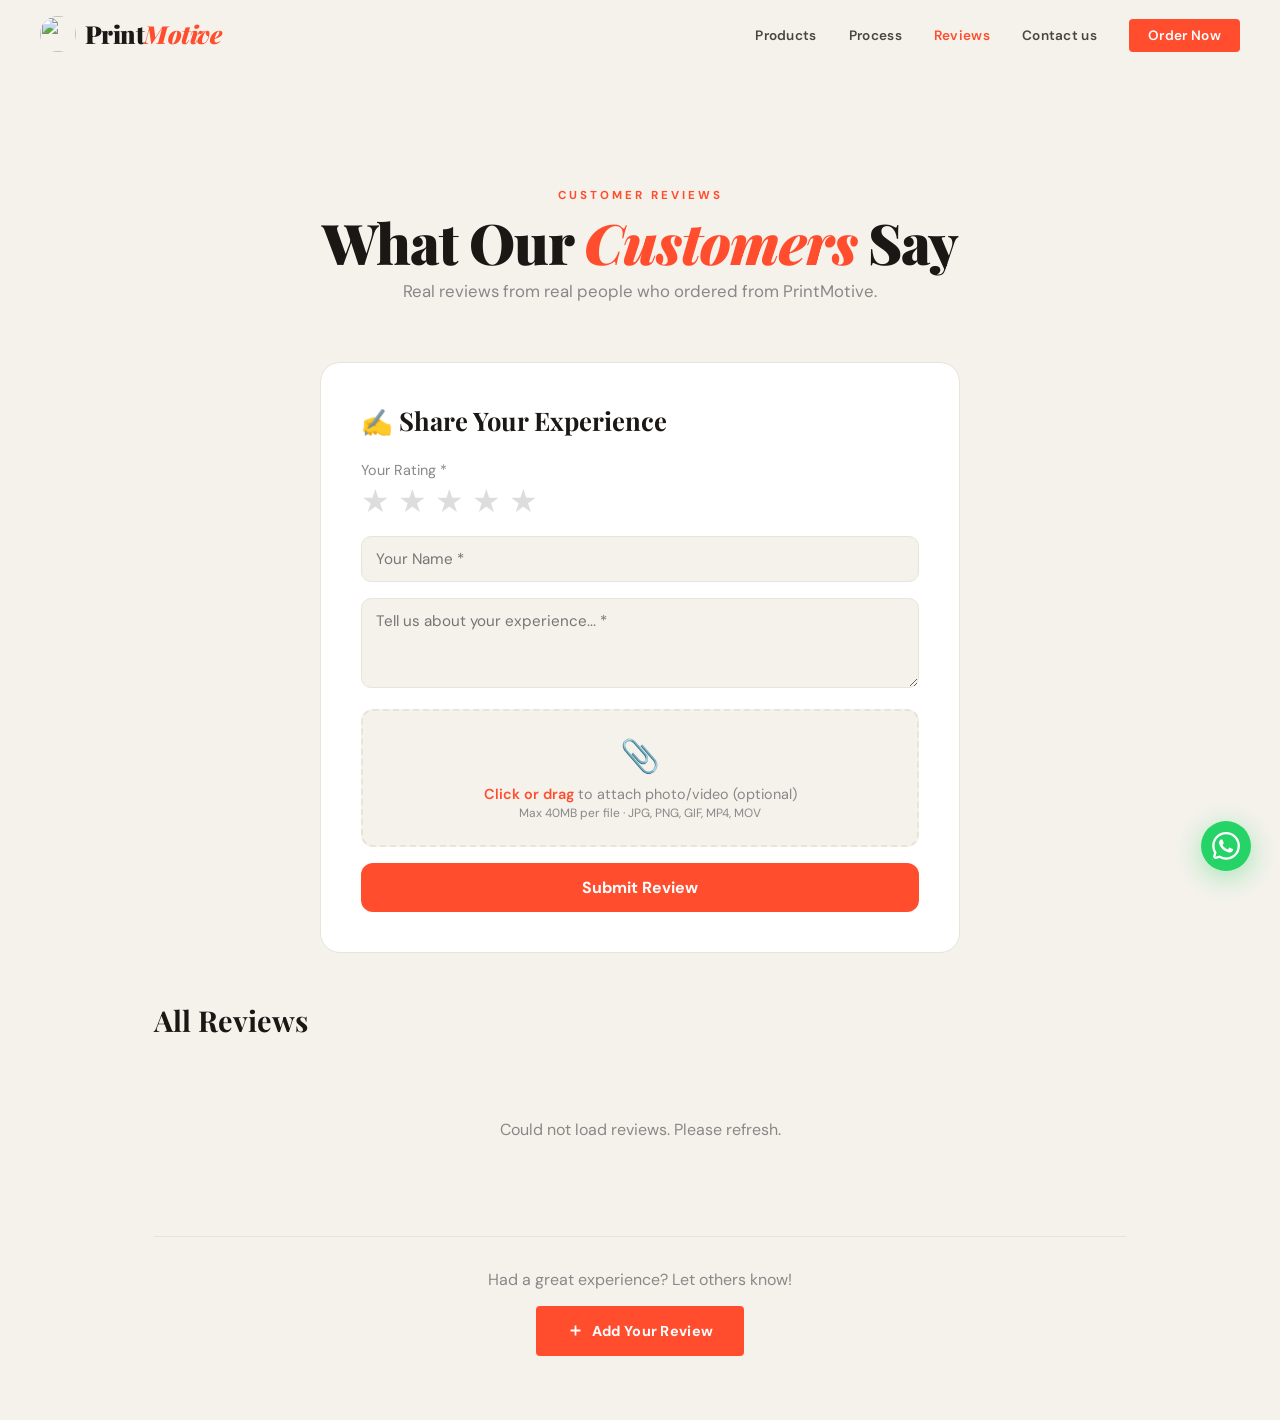
==== commit 920f7e9f: "Update reviews.html" ====
--- a/reviews.html
+++ b/reviews.html
@@ -163,7 +163,7 @@
     }
   </style>
 </head>
-<body>
+<body style="background:#f5f2ec;">
 
   <!-- FLOATING WHATSAPP -->
   <a href="#" class="float-wa" id="floatWA" title="Order on WhatsApp">
@@ -180,7 +180,7 @@
     <ul class="nav-links">
       <li><a href="index.html#products">Products</a></li>
       <li><a href="index.html#how">Process</a></li>
-      <li><a href="reviews.html" style="color:var(--accent)">Reviews</a></li>
+      <li><a href="reviews.html" style="color:#ff4d2e">Reviews</a></li>
       <li><a href="index.html#contacts">Contact us</a></li>
       <li><a href="index.html#products" class="nav-cta">Order Now</a></li>
     </ul>
@@ -219,7 +219,7 @@
 
       <!-- Star Rating -->
       <div style="margin-bottom:1rem;">
-        <label style="font-size:.9rem;color:var(--muted);display:block;margin-bottom:6px;">Your Rating *</label>
+        <label style="font-size:.9rem;color:#888;display:block;margin-bottom:6px;">Your Rating *</label>
         <div class="star-picker" id="starPicker">
           <span class="sp" data-val="1">★</span>
           <span class="sp" data-val="2">★</span>
@@ -275,7 +275,7 @@
 
     <!-- Bottom CTA -->
     <div class="reviews-cta-bottom">
-      <p style="color:var(--muted);margin-bottom:1rem;">Had a great experience? Let others know!</p>
+      <p style="color:#888;margin-bottom:1rem;">Had a great experience? Let others know!</p>
       <button class="btn-primary" onclick="scrollToForm()" style="display:inline-flex;align-items:center;gap:8px;">
         <svg viewBox="0 0 24 24" fill="none" stroke="currentColor" stroke-width="2.5" width="17" height="17"><path d="M12 5v14M5 12h14"/></svg>
         Add Your Review
@@ -290,7 +290,7 @@
   </div>
 
   <script>
-    const API = window.PM_API_URL || 'REPLACE_WITH_WORKER_URL';
+    const API = window.PM_API_URL || 'https://printmotive-worker.devpandey618.workers.dev';
     let selectedRating = 0;
     let selectedFiles  = [];
 
@@ -376,7 +376,7 @@
             ? `<video src="${url}" muted style="width:56px;height:56px;object-fit:cover;border-radius:8px;"></video>`
             : `<img src="${url}" alt="preview" style="width:56px;height:56px;object-fit:cover;border-radius:8px;">`}
           <span class="fpi-name">${file.name}</span>
-          <span style="font-size:.78rem;color:var(--muted);flex-shrink:0;">${(file.size/1024/1024).toFixed(1)}MB</span>
+          <span style="font-size:.78rem;color:#888;flex-shrink:0;">${(file.size/1024/1024).toFixed(1)}MB</span>
           <button class="fpi-remove" onclick="removeFile(${idx})">✕</button>
         `;
         wrap.appendChild(item);
@@ -530,7 +530,7 @@
       }
 
       return `
-        <div class="review-card fade-up" data-review-id="${r.id}">
+        <div class="review-card" data-review-id="${r.id}">
           <div class="rc-stars">${stars}</div>
           ${mediaHtml}
           <p class="rc-text">"${escapeHtml(r.text)}"</p>
